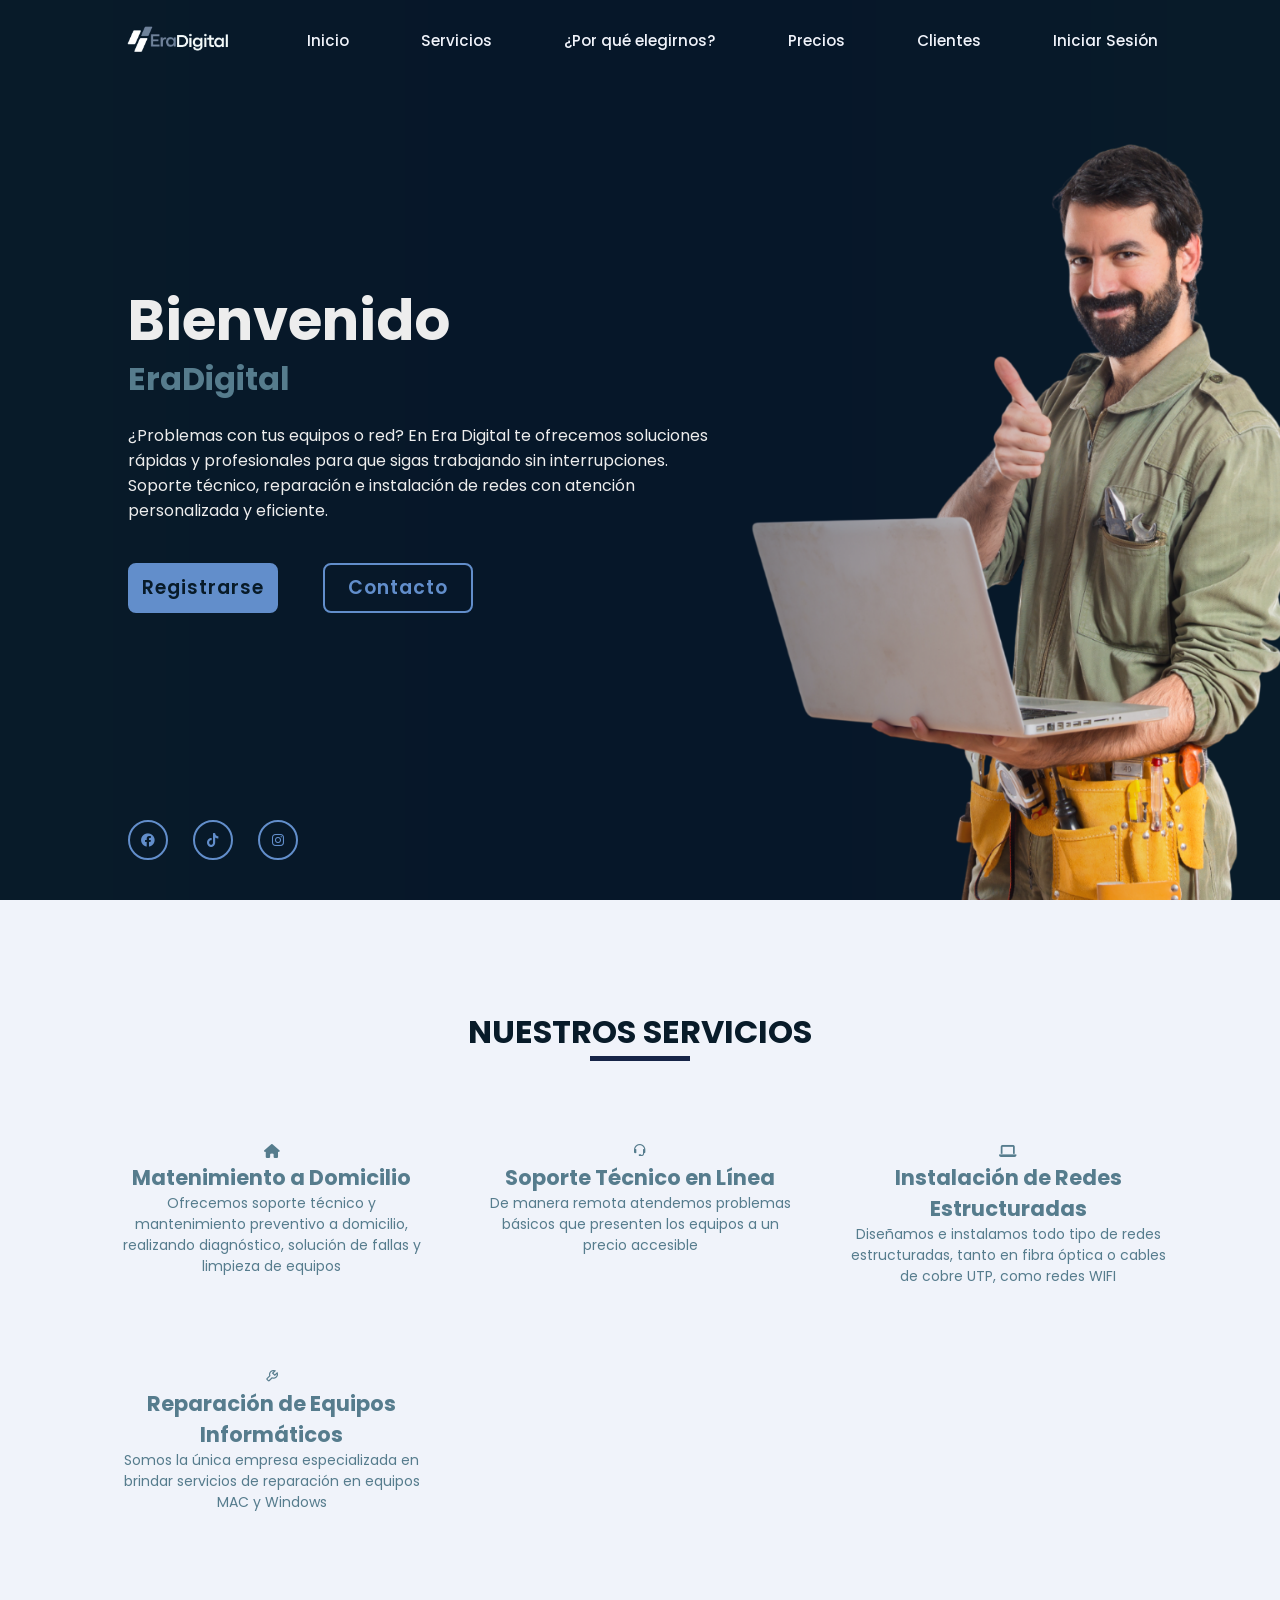
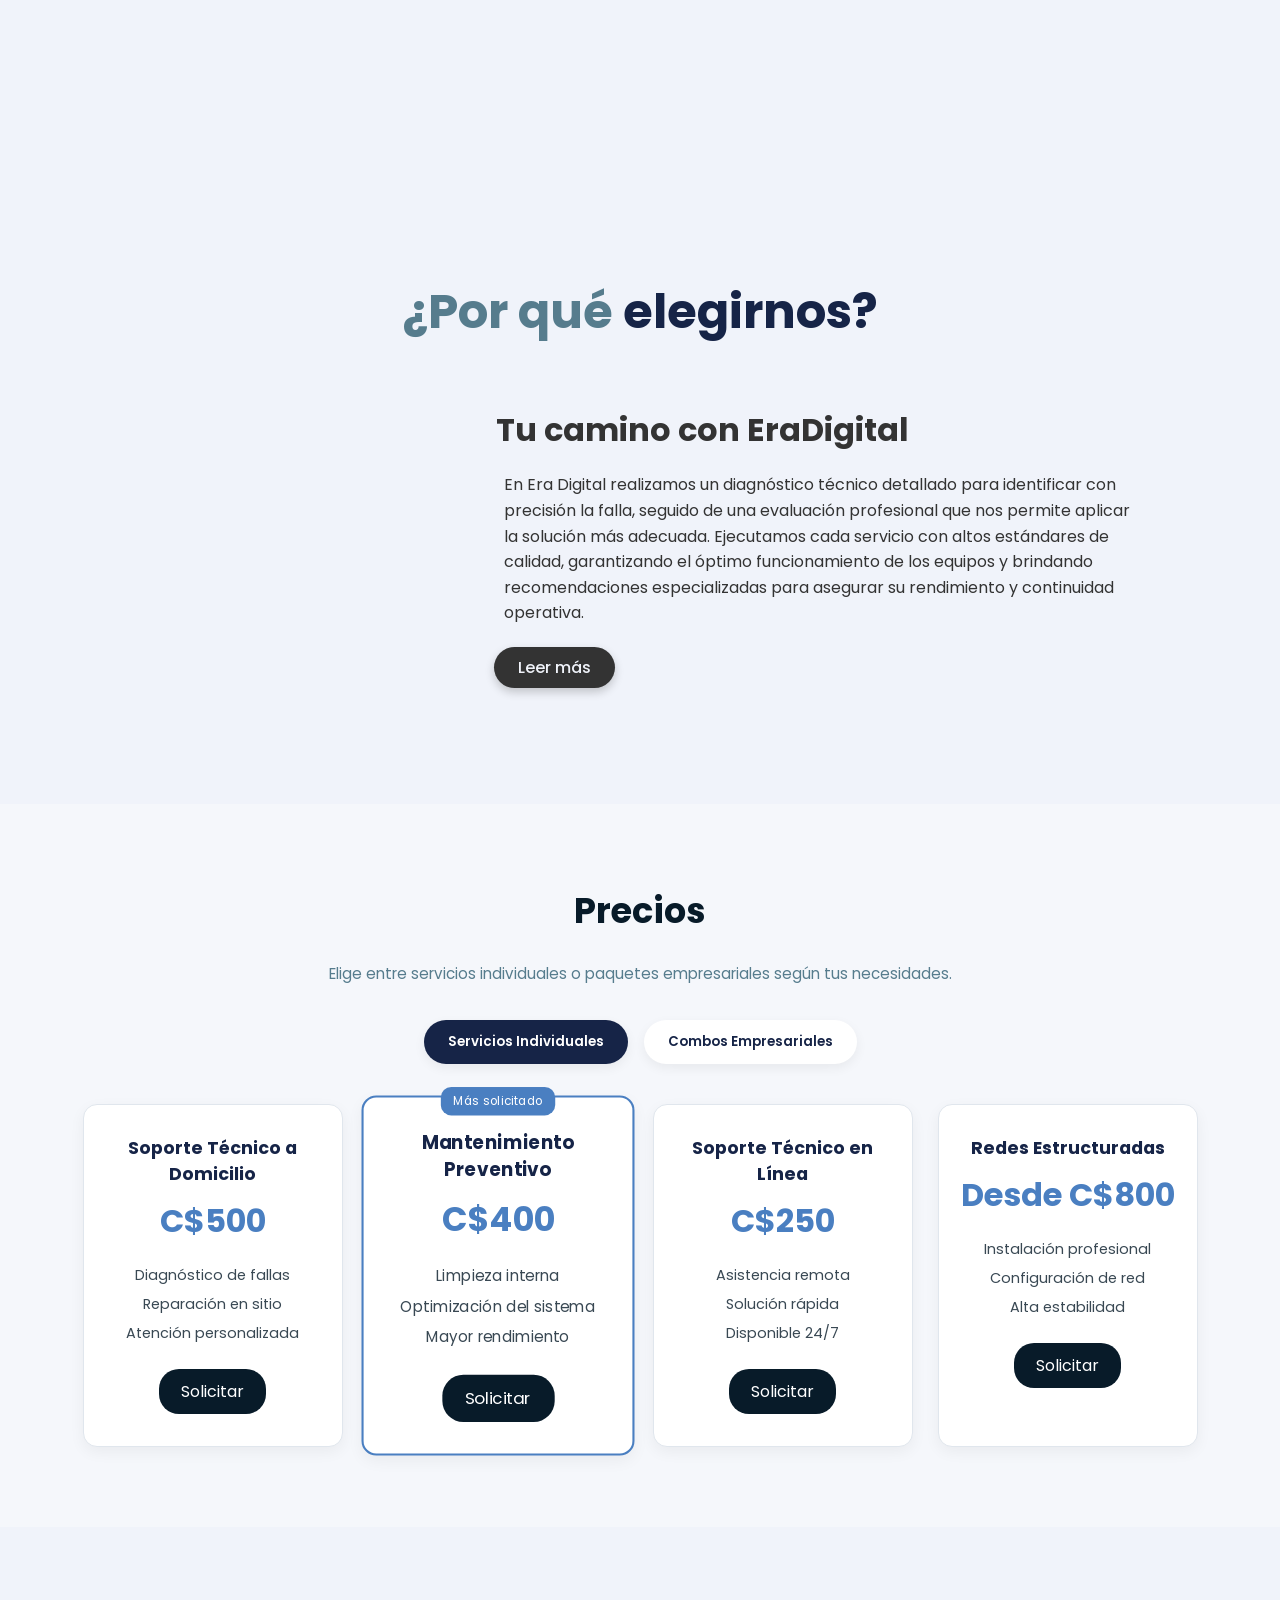
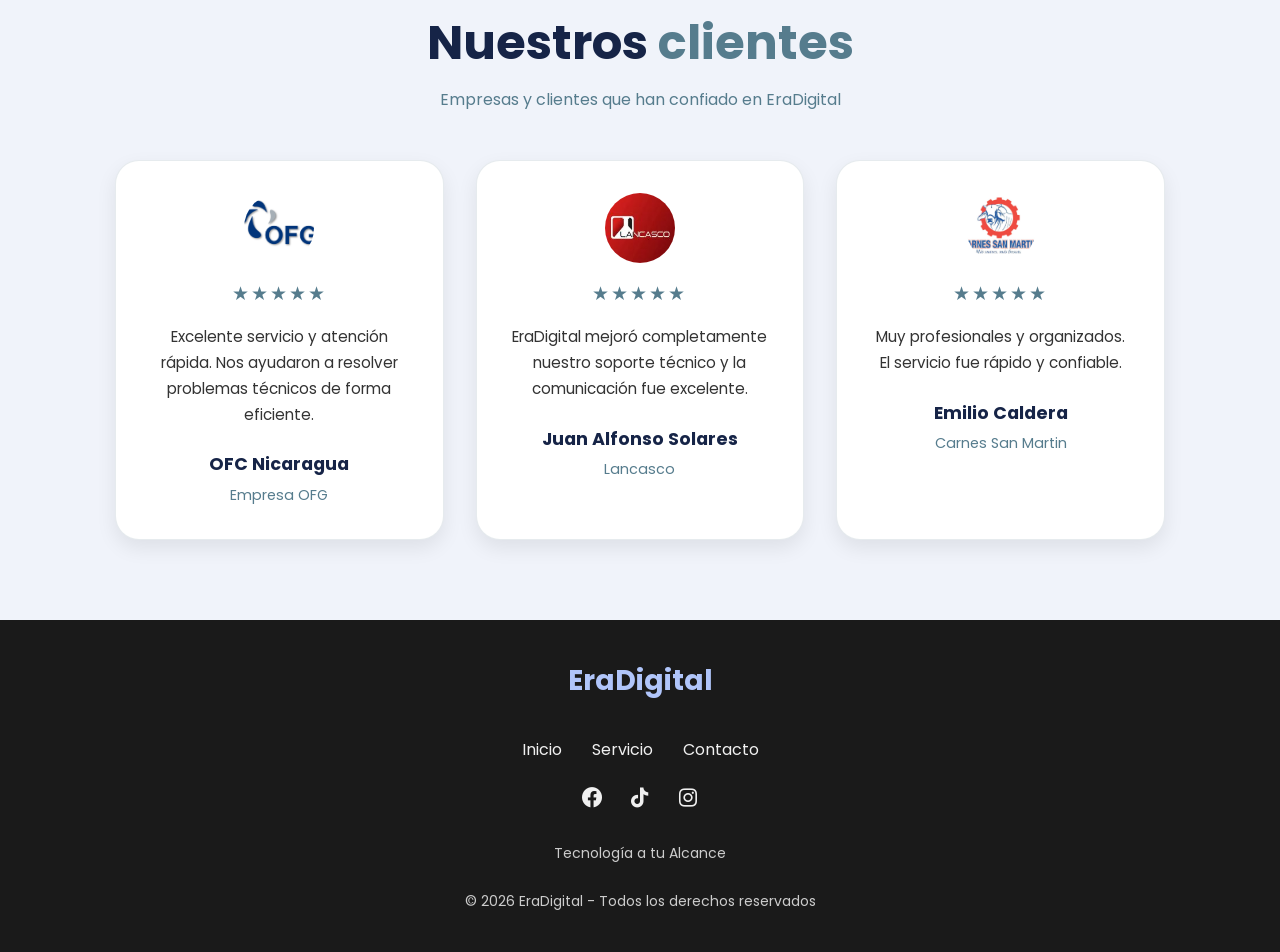
==== index.html @ d4ab69cf "Add prices section" ====
<!DOCTYPE html>
<html lang="en">
<head>
    <meta charset="UTF-8">
    <meta name="viewport" content="width=device-width, initial-scale=1.0">
    <title>Tecnologia A Tu Alcance</title>
    <link rel="stylesheet" href="https://cdnjs.cloudflare.com/ajax/libs/font-awesome/6.7.2/css/all.min.css" integrity="sha512-Evv84Mr4kqVGRNSgIGL/F/aIDqQb7xQ2vcrdIwxfjThSH8CSR7PBEakCr51Ck+w+/U6swU2Im1vVX0SVk9ABhg==" crossorigin="anonymous" referrerpolicy="no-referrer" />
    <link rel="stylesheet" href="style.css" />
    <link rel="stylesheet" href="https://cdnjs.cloudflare.com/ajax/libs/animate.css/4.1.1/animate.min.css"/>
    <link rel="stylesheet" href="https://unpkg.com/boxicons@2.1.4/css/boxicons.min.css"/>
  
<script async src="https://www.googletagmanager.com/gtag/js?id=G-GVBNVKZS9V"></script>
<script>
  window.dataLayer = window.dataLayer || [];
  function gtag(){dataLayer.push(arguments);}
  gtag('js', new Date());

  gtag('config', 'G-GVBNVKZS9V');
</script>
</head>
<body>
    
  <!------Aquí inicia la sección del menú horizontal------>

<header class="landing-header">

    <a href="#" class="landing-header__logo">
        <img src="img/newEDR.png" alt="EraDigital Logo">
    </a>

    <button class="menu-toggle" id="menu-toggle">
        ☰
    </button>

    <nav class="landing-header__nav">

        <ul class="nav__list--horizontal">

            <li>
                <a href="#">
                    Inicio
                </a>
            </li>

            <li>
                <a href="#servicios">
                    Servicios
                </a>
            </li>

            <li>
                <a href="#how-section">
                    ¿Por qué elegirnos?
                </a>
            </li>

            <li>
                <a href="#pricing">
                    Precios
                </a>
            </li>

            <li>
                <a href="#clientes">
                    Clientes
                </a>
            </li>

            <li>
                <a href="login.html" class="nav__login-btn">
                    Iniciar Sesión
                </a>
            </li>

        </ul>

    </nav>

</header>

<!------Aquí termina la sección del menú horizontal------>

    <!------Aquí inicia la sección de la vista principal------>
    <section class="landing-home animate__animated">
      <div class="landing-home__content">
        <h1 class="landing-home__title">Bienvenido</h1>
        <h3 class="landing-home__subtitle">EraDigital</h3>
        <p class="landing-home__description">
          ¿Problemas con tus equipos o red?
          En Era Digital te ofrecemos soluciones rápidas y profesionales para que sigas trabajando sin interrupciones.
           Soporte técnico, reparación e instalación de redes con atención personalizada y eficiente.
        </p>
        <div class="landing-home__btn-box">
          <a href="login.html" class="landing-home__btn">Registrarse</a>
          <a href="contact.html" class="landing-home__btn">Contacto</a>
        </div>
      </div>
      <div class="landing-home__social">
        <a href="https://www.facebook.com/share/1GxZUEPTWH/?mibextid=wwXIfr"><i class="bx bxl-facebook-circle"></i></a>
        <a href="https://www.tiktok.com/@eradigital.ni?_r=1&_t=ZS-96mfa7KYCw9"><i class="bx bxl-tiktok"></i></a>
        <a href="https://www.instagram.com/eradigital.ni?igsh=dTVmNXNpemEzc3lk"><i class="bx bxl-instagram"></i></a>
      </div>
    </section>
    <!-------------END PRINCIPAL SECTION------------->

    <!--------------SECTION SERVICES------------->
    <div class="landing-services animate__animated" id="servicios">
      <h1 class="landing-services__title">Nuestros Servicios</h1>
      <div class="landing-services__row">
        <div class="landing-services__item">
          <i class="fa-solid fa-house"></i>
          <h2>Matenimiento a Domicilio</h2>
          <p>Ofrecemos soporte técnico y mantenimiento preventivo a domicilio, realizando diagnóstico, solución de fallas y limpieza de equipos</p>
        </div>
        <div class="landing-services__item">
          <i class="bx bx-support"></i>
          <h2>Soporte Técnico en Línea</h2>
          <p>De manera remota atendemos problemas básicos que presenten los equipos a un precio accesible</p>
        </div>
        <div class="landing-services__item">
          <i class="fa-solid fa-laptop"></i>
          <h2>Instalación de Redes Estructuradas</h2>
          <p>Diseñamos e instalamos todo tipo de redes estructuradas, tanto en fibra óptica o cables de cobre UTP, como redes WIFI</p>
        </div>
        <div class="landing-services__item">
          <i class="bx bx-wrench"></i>
          <h2>Reparación de Equipos Informáticos</h2>
          <p>Somos la única empresa especializada en brindar servicios de reparación en equipos MAC y Windows</p>
        </div>
      </div>
    </div>
            <!--------------END SECTION SERVICESS------------->         
            
       <!-------------HOW SECTION------------->
    <section class="how-section" id="how-section">
      <h1 class="how-section__title"><span>¿Por qué</span> elegirnos?</h1>
      <div class="how-section__row">
        <div class="how-section__video-contain">
          <video src="img/how.mp4" loop autoplay muted></video>
        </div>
        <div class="how-section__content">
          <h3>Tu camino con EraDigital</h3>
          <p>En Era Digital realizamos un diagnóstico técnico detallado para identificar con precisión la falla,
             seguido de una evaluación profesional que nos permite aplicar la solución más adecuada.
              Ejecutamos cada servicio con altos estándares de calidad, garantizando el óptimo funcionamiento 
              de los equipos y brindando recomendaciones especializadas para asegurar su rendimiento y continuidad operativa.</p>
          <a href="about.html" class="how-section__content--btn">Leer más</a>
        </div>
      </div>
    </section>
    <!-------------END HOW SECTION------------->

    <!-------------PRICING SECTION------------->
<section class="pricing" id="pricing">

    <h2 class="pricing__title">Precios</h2>

    <p class="pricing__subtitle">
        Elige entre servicios individuales o paquetes empresariales según tus necesidades.
    </p>

    <!-- TABS -->
    <div class="pricing__tabs">

        <button class="pricing__tab active"
                data-target="individuales">
             Servicios Individuales
        </button>

        <button class="pricing__tab"
                data-target="empresariales">
            Combos Empresariales
        </button>

    </div>

    <div id="individuales"
         class="pricing__content active">

        <div class="pricing__container">

            <div class="pricing__card">
                <h3 class="pricing__name">
                    Soporte Técnico a Domicilio
                </h3>

                <p class="pricing__price">
                    C$500
                </p>

                <ul class="pricing__features">
                    <li>Diagnóstico de fallas</li>
                    <li>Reparación en sitio</li>
                    <li>Atención personalizada</li>
                </ul>

                <a href="contact.html"
                   class="pricing__btn">
                    Solicitar
                </a>
            </div>

            <div class="pricing__card pricing__card--active">

                <h3 class="pricing__name">
                    Mantenimiento Preventivo
                </h3>

                <p class="pricing__price">
                    C$400
                </p>

                <ul class="pricing__features">
                    <li>Limpieza interna</li>
                    <li>Optimización del sistema</li>
                    <li>Mayor rendimiento</li>
                </ul>

                <a href="contact.html"
                   class="pricing__btn">
                    Solicitar
                </a>

            </div>

            <div class="pricing__card">

                <h3 class="pricing__name">
                    Soporte Técnico en Línea
                </h3>

                <p class="pricing__price">
                    C$250
                </p>

                <ul class="pricing__features">
                    <li>Asistencia remota</li>
                    <li>Solución rápida</li>
                    <li>Disponible 24/7</li>
                </ul>

                <a href="contact.html"
                   class="pricing__btn">
                    Solicitar
                </a>

            </div>

            <div class="pricing__card">

                <h3 class="pricing__name">
                    Redes Estructuradas
                </h3>

                <p class="pricing__price">
                    Desde C$800
                </p>

                <ul class="pricing__features">
                    <li>Instalación profesional</li>
                    <li>Configuración de red</li>
                    <li>Alta estabilidad</li>
                </ul>

                <a href="contact.html"
                   class="pricing__btn">
                    Solicitar
                </a>

            </div>

        </div>

    </div>

    <div id="empresariales"
         class="pricing__content">

        <div class="pricing__container">

            <div class="pricing__card">

                <h3 class="pricing__name">
                    Combo Startup
                </h3>

                <p class="pricing__price">
                    Desde C$2,500
                </p>

                <ul class="pricing__features">
                    <li>Mantenimiento para 5 equipos</li>
                    <li>Soporte remoto</li>
                    <li>Monitoreo básico</li>
                </ul>

                <a href="contact.html"
                   class="pricing__btn">
                    Solicitar
                </a>

            </div>

            <div class="pricing__card pricing__card--active">

                <h3 class="pricing__name">
                    Combo Business
                </h3>

                <p class="pricing__price">
                    Desde C$5,000
                </p>

                <ul class="pricing__features">
                    <li>Mantenimiento para 10 equipos</li>
                    <li>Soporte prioritario</li>
                    <li>Respaldo de información</li>
                </ul>

                <a href="contact.html"
                   class="pricing__btn">
                    Solicitar
                </a>

            </div>

            <div class="pricing__card">

                <h3 class="pricing__name">
                    Combo Premium
                </h3>

                <p class="pricing__price">
                    Desde C$8,500
                </p>

                <ul class="pricing__features">
                    <li>Mantenimiento para 20 equipos</li>
                    <li>Soporte prioritario 24/7</li>
                    <li>Administración tecnológica</li>
                </ul>

                <a href="contact.html"
                   class="pricing__btn">
                    Solicitar
                </a>

            </div>

        </div>

    </div>

</section>
<!-------------END PRICING SECTION------------->

<!-- CLIENTES Y TESTIMONIOS -->
<section class="testimonials-section" id="clientes">
    <h2 class="testimonials-section__title">
         Nuestros <span>clientes</span>
    </h2>
    <p class="testimonials-section__subtitle">
        Empresas y clientes que han confiado en EraDigital
    </p>
    <div class="testimonials-section__container">
        <div class="testimonial-card">
            <div class="testimonial-card__logo">
                <img src="img/empresa1.png" alt="">
            </div>
            <div class="testimonial-card__stars">★★★★★</div>
            <p class="testimonial-card__text">
                Excelente servicio y atención rápida. Nos ayudaron a resolver problemas técnicos de forma eficiente.
            </p>
            <h3 class="testimonial-card__name">
                OFC Nicaragua
            </h3>
            <span class="testimonial-card__company">
                Empresa OFG
            </span>
        </div>
        
        <div class="testimonial-card">
            <div class="testimonial-card__logo">
                <img src="img/empresa2.jpg" alt="">
            </div>
            <div class="testimonial-card__stars">★★★★★</div>
            <p class="testimonial-card__text">
                EraDigital mejoró completamente nuestro soporte técnico y la comunicación fue excelente.
            </p>
            <h3 class="testimonial-card__name">
                Juan Alfonso Solares
            </h3>
            <span class="testimonial-card__company">
                Lancasco
            </span>
        </div>
        
        <div class="testimonial-card">
            <div class="testimonial-card__logo">
                <img src="img/empresa3.png" alt="">
            </div>
            <div class="testimonial-card__stars">★★★★★</div>
            <p class="testimonial-card__text">
                Muy profesionales y organizados. El servicio fue rápido y confiable.
            </p>
            <h3 class="testimonial-card__name">
                Emilio Caldera
            </h3>
            <span class="testimonial-card__company">
                Carnes San Martin
            </span>
        </div>
    </div>
</section>
    
    <!--Footer-->
    <footer class="footer">
  <div class="footer_container">
    <a href="#" class="footer__NH">EraDigital</a>
    <ul class="footer__menu">
      <li><a href="#">Inicio</a></li>
      <li><a href="#">Servicio</a></li>
      <li><a href="#">Contacto</a></li>
    </ul>
    <div class="footer__media-icons">
      <a href="https://www.facebook.com/share/1GxZUEPTWH/?mibextid=wwXIfr"><i class="bx bxl-facebook-circle"></i></a>
      <a href="https://www.tiktok.com/@eradigital.ni?_r=1&_t=ZS-96mfa7KYCw9"><i class="bx bxl-tiktok"></i></a>
      <a href="https://www.instagram.com/eradigital.ni?igsh=dTVmNXNpemEzc3lk"><i class="bx bxl-instagram"></i></a>
    </div>
    <p>Tecnología a tu Alcance</p>
    <p class="mb-0">&copy; 2026 EraDigital - Todos los derechos reservados</p>
  </div>
</footer>
  <!--END Footer-->

    <script src="scripts.js"></script>
</body>
</html>
---- style.css ----
@import url('https://fonts.googleapis.com/css2?family=Poppins:wght@300;400;500;600;700;800;900&display=swap');

*{
    margin: 0;
    padding: 0;
    box-sizing: border-box;
    font-family: 'Poppins', sans-serif;
}
body{
    overflow-x: hidden;
    background-color: #F0F3FA;
    color: #ededed;
}
html {
  scroll-behavior: smooth;
}
/**********************Menu Section********************/
.landing-header{
    position: fixed;
    top: 0;
    left: 0;
    width: 100%;
    height: 80px;
    padding: 20px 10%;
    background: transparent;
    display: flex;
    justify-content: space-between;
    align-items: center;
    z-index: 100;
    transition: all 0.3s ease;
}
.landing-header__logo img {
  width: 160px; 
  height: auto;
  display: block;
}
.landing-header__nav {
  display: flex;
}
.landing-header.scrolled {
    background: rgba(8, 27, 41, 0.85);
    backdrop-filter: blur(10px);
}
.nav__list {
  gap: 20px;
}
.nav__list--horizontal{
    list-style: none;
    display: flex;
    justify-content: space-around;
}
.nav__list--horizontal > li > a {
    display: inline;
    padding: 0;     
    color: white;
    text-decoration: none;
    transition: color 0.3s, text-shadow 0.3s;
}
.nav__list--horizontal > li > a:hover {
    color: #628ecb;
    text-shadow: 0 0 5px;
}
.nav__list--horizontal > li {
    padding: 15px 20px; 
    position: relative;
}
/************End Menu Section***********/

/************ Submenu Section ***********/
.landing-header{
    width: 100%;
    padding: 1.2rem 8%;

    display: flex;
    justify-content: space-between;
    align-items: center;

    position: fixed;
    top: 0;
    left: 0;

    z-index: 1000;

    transition: .4s ease;

    background: transparent;
}

.landing-header.scrolled{
    background: rgba(240, 243, 250, 0.95);
    backdrop-filter: blur(10px);

    box-shadow: 0 2px 10px rgba(0,0,0,.05);
}

.landing-header__logo img{
    width: 160px;
    object-fit: contain;
}

.landing-header__nav{
    display: flex;
    align-items: center;
}

.nav__list--horizontal{
    display: flex;
    align-items: center;
    gap: 2rem;

    list-style: none;
}

.nav__list--horizontal li a{
    text-decoration: none;
    color: #F0F3FA;

    font-size: .95rem;
    font-weight: 500;

    transition: .3s ease;
}

.landing-header.scrolled .nav__list--horizontal li a{
    color: #162447;
}

.nav__list--horizontal li a:hover{
    color: #567c8d;
}

.nav__login-btn{
    color: #F0F3FA !important;

    padding: .35rem .2rem;

    background: transparent;

    border: none;

    position: relative;

    font-weight: 500;

    transition: .3s ease;
}

.nav__login-btn::after{
    content: "";

    position: absolute;

    left: 0;
    bottom: -4px;

    width: 0%;
    height: 1.5px;

    background: #F0F3FA;

    transition: .3s ease;
}

.nav__login-btn:hover::after{
    width: 100%;
}

.landing-header.scrolled .nav__login-btn{
    color: #162447 !important;
}

.landing-header.scrolled .nav__login-btn::after{
    background: #162447;
}

@media (max-width: 900px){

    .nav__login-btn{
        color: #162447 !important;

        border: 1px solid rgba(22,36,71,.15);

        background: rgba(22,36,71,.03);

        padding: .65rem 1.2rem;

        border-radius: 8px;
    }

    .nav__login-btn::after{
        display: none;
    }

}

.menu-toggle{
    display: none;

    background: none;
    border: none;

    font-size: 2rem;
    color: #F0F3FA;

    cursor: pointer;

    transition: .3s ease;
}

.landing-header.scrolled .menu-toggle{
    color: #162447;
}

@media (max-width: 900px){

    .landing-header{
        padding: 1rem 5%;
    }

    .menu-toggle{
        display: block;
    }

    .landing-header__nav{
        position: absolute;
        top: 100%;
        left: 0;

        width: 100%;

        background: rgba(240, 243, 250, 0.98);

        backdrop-filter: blur(10px);

        max-height: 0;
        overflow: hidden;

        transition: .4s ease;
    }

    .landing-header__nav.active{
        max-height: 500px;
        padding: 1.5rem 0;
    }

    .nav__list--horizontal{
        flex-direction: column;
        align-items: center;
        gap: 1.5rem;
    }

    .nav__list--horizontal li a{
        color: #162447;
        font-size: 1rem;
    }

    .nav__login-btn{
        padding: .8rem 1.4rem;
    }

}

@media (max-width: 500px){

    .landing-header__logo img{
        width: 130px;
    }

    .menu-toggle{
        font-size: 1.8rem;
    }

    .nav__list--horizontal li a{
        font-size: .95rem;
    }

}

/************ End submenu Section ***********/

/************Landing Section***********/
.landing-home{
    height: 100vh;
    background: url('img/homeed.png') no-repeat;
    background-size: cover;
    background-position: center;
    display: flex;
    align-items: center;
    padding: 0 10%;
}
.landing-home__content{
    max-width: 600px;
}
.landing-home__title{
    font-size: 56px;
    font-weight: 700;
    line-height: 1.2;
}
.landing-home__subtitle{
    font-size: 32px;
    font-weight: 700;
    color: #567c8d;
}
.landing-home__description{
    font-size: 16px;
    margin: 20px 0 40px;
}
.landing-home__btn-box{
    display: flex;
    justify-content: space-between;
    width: 345px;
    height: 50px;
}
.landing-home__btn{
    position: relative;
    display: inline-flex;
    justify-content: center;
    align-items: center;
    width: 150px;
    height: 100%;
    background: #628ecb;
    border: 2px solid #628ecb;
    border-radius: 8px;
    font-size: 19px;
    color: #081b29;
    text-decoration: none;
    font-weight: 600;
    letter-spacing: 1px;
    z-index: 1;
    overflow: hidden;
    transition: .5s;
}
.landing-home__btn-box a:hover{
    color: #628ecb;
}
.landing-home__btn-box a:nth-child(2) {
    background: transparent;
    color: #628ecb;
}
.landing-home__btn-box a:nth-child(2):hover{
    color: #081b29;
}
.landing-home__btn-box a:nth-child(2)::before{
    background: #628ecb;
}
.landing-home__btn-box a::before{
    content: '';
    position: absolute;
    top: 0;
    left: 0;
    width: 0;
    height: 100%;
    background: #081b29;
    z-index: -1;
    transition: .5s;
}
.landing-home__btn-box a:hover::before{
    width: 100%;
}
.landing-home__social{
    position: absolute;
    bottom: 40px;
    width: 170px;
    display: flex;
    justify-content: space-between;
}
.landing-home__social a{
    position: relative;
    display: inline-flex;
    justify-content: center;
    align-items: center;
    width: 40px;
    height:40px;
    background: transparent;
    border: 2px solid #628ecb;
    border-radius: 50%;
    color: #628ecb;
    text-decoration: none;
    z-index: 1;
    overflow: hidden;
    transition: .5s;
}
.landing-home__social a:hover {
    color: #081b29;
}
.landing-home__social a::before{
    content: '';
    position: absolute;
    top: 0;
    left: 0;
    width: 0;
    height: 100%;
    background: #628ecb;
    z-index: -1;
    transition: .5s;
}
.landing-home__social a:hover::before{
    width: 100%;
}
.home-imgHover{
    position: absolute;
    top: 0;
    right: 30px;
    width: 500px;
    height: 100%;
    background: transparent;
    border: 2px solid #628ecb ;
}
/************End Landing Section***********/
/************Services Section***********/
.landing-services{
    min-height: 100vh;
    width: 100%;
    padding: 0 8%;
    background-color: #F0F3FA;
}
.landing-services__title{
    color: #081b29;
    position: relative;
    text-transform: uppercase;
    text-align: center;
    padding-top: 10%;
    margin-bottom: 60px;
}
.landing-services__title::after{
    content: '';
    position: absolute;
    left: 50%;
    bottom: -5px;
    transform: translateX(-50%);
    width: 100px;
    height: 5px;
    background-color: #162447;
}
.landing-services .landing-services__row{
    display: grid;
    grid-template-columns: repeat(auto-fit, minmax(250px, 1fr));
    grid-gap: 30px;
}
.landing-services .landing-services__row .landing-services__item{
    padding: 25px 10px;
    text-align: center;
    border-radius: 5px;
    transition: transform .5s;
    cursor: pointer;
    color: #567c8d;
    font-size: 14px;
}
.landing-services .landing-services__row .landing-services__item:hover{
    transform: scale(1.1);
    background: #162447;
    color: #ededed;
}
.landing-services .landing-services__row .landing-services__item:hover i{
    font-size: 40px;
    color: #162447;
    margin-bottom: 10px;
}
.landing-services .landing-services__row .landing-services__item:hover:hover i{
    color: #ededed;
}
.landing-services .landing-services__row .landing-services__item:hover h2{
    margin-bottom: 8px;
}
/************End Services Section***********/
/************How-Section***********/
.how-section{
    max-width: 1200px;
    margin: auto;
    background-color: #F0F3FA;
    padding: 60px 80px;
}
.how-section__title{
    text-align: center;
    font-size: 4rem;
    color: #162447;
    padding: 1rem;
    background-color: #F0F3FA;
}
.how-section__title span{
    color: #567c8d;
}
.how-section__title{
    font-size: 3rem;
}
.how-section .how-section__row{
    display: flex;
    align-items: center;
    gap: 3rem;
    justify-content: center;
    flex-wrap: wrap;
    padding: 2rem 0;
    padding-bottom: 3rem;
}
.how-section .how-section__row .how-section__video-contain{
    flex: 1 1 300px;
    width: 300px;       
    height: 300px;
    border-radius: 50%;
    overflow: hidden;    
}
.how-section .how-section__row .how-section__video-contain video{
    width: 100%;
    border: none;
    box-shadow: 0 .5rem 1rem rgba(0, 0, 0, .1);
    height: 100%;
    object-fit: cover;
}
.how-section .how-section__row .how-section__content{
    flex: 1 1 40rem;
}
.how-section .how-section__row .how-section__content h3{
    font-size: 2rem;
    color: #333;
    margin: 2px;
}
.how-section .how-section__row .how-section__content p{
    color: #333;
    padding: 1rem 0;
    padding-top: 1rem;
    line-height: 1.6;
    margin-left: 10px;
    margin-right: 30px;
}
.how-section__content--btn {
    display: inline-block;
    margin-top: 0.3rem;
    padding: 0.5rem 1.5rem;
    font-size: 1rem;
    font-weight: 500;
    color: #F0F3FA;
    background-color: #333;
    border: none;
    border-radius: 2rem;
    text-decoration: none;
    cursor: pointer;
    transition: background-color 0.3s ease, transform 0.2s ease, box-shadow 0.2s ease;
    box-shadow: 0 4px 10px rgba(0, 0, 0, 0.2);
}
.how-section__content--btn:hover {
    background-color: #081b29;
    transform: translateY(-1px);
    box-shadow: 0 6px 14px rgba(0, 0, 0, 0.3);
}
/************END HOW SECTION***********/
/************ PRICING SECTION***********/
.pricing {
  background-color: #f5f7fb;
  padding: 80px 50px;
  text-align: center;
}
.pricing__title {
  color: #081b29;
  font-size: 2.2rem;
  margin-bottom: 50px;
}
.pricing__container {
  display: flex;
  justify-content: center;
  gap: 25px;
  flex-wrap: wrap;
}
.pricing__card {
  background: #fff;
  color: #081b29;
  width: 260px;
  padding: 30px 20px;
  border-radius: 14px;
  transition: 0.3s ease;
  border: 1px solid #e0e6ed;
  box-shadow: 0 5px 15px rgba(0,0,0,0.05);
}
.pricing__card:hover {
  transform: translateY(-8px);
  box-shadow: 0 12px 30px rgba(0,0,0,0.1);
}
.pricing__card--active {
  border: 2px solid #4a7fc1;
  transform: scale(1.05);
}
.pricing__card--active::before {
  content: "Más solicitado";
  position: absolute;
  top: -10px;
  left: 50%;
  transform: translateX(-50%);
  background: #4a7fc1;
  color: #fff;
  padding: 5px 12px;
  font-size: 0.7rem;
  border-radius: 10px;
}
.pricing__name {
  font-size: 1.1rem;
  margin-bottom: 10px;
  color: #162447;
}
.pricing__price {
  font-size: 2rem;
  font-weight: bold;
  margin-bottom: 20px;
  color: #4a7fc1;
}
.pricing__features {
  list-style: none;
  padding: 0;
  margin-bottom: 25px;
}
.pricing__features li {
  font-size: 0.9rem;
  margin: 8px 0;
  color: #081b29;
  opacity: 0.8;
}
.pricing__btn {
  background: #081b29;
  border: none;
  padding: 10px 22px;
  border-radius: 20px;
  color: #fff;
  cursor: pointer;
  transition: 0.3s;
  text-decoration: none;
  display: inline-block;
}
.pricing__btn:hover {
  background: #4a7fc1;
}
/************ PRICING TABS ************/

.pricing__subtitle{
    max-width: 700px;
    margin: -25px auto 35px;
    color: #567c8d;
    font-size: .95rem;
}

.pricing__tabs{
    display: flex;
    justify-content: center;
    gap: 1rem;
    margin-bottom: 40px;
    flex-wrap: wrap;
}

.pricing__tab{
    border: none;
    padding: 12px 24px;
    border-radius: 30px;
    background: #fff;
    color: #162447;
    font-weight: 600;
    cursor: pointer;
    transition: .3s ease;

    box-shadow: 0 4px 12px rgba(0,0,0,.06);
}

.pricing__tab:hover{
    transform: translateY(-2px);
}

.pricing__tab.active{
    background: #162447;
    color: #fff;
}

.pricing__content{
    display: none;
}

.pricing__content.active{
    display: block;
}
/************END PRICING SECTION***********/

/************ TESTIMONIALS SECTION ************/

.testimonials-section{
    background: #F0F3FA;
    padding: 5rem 9%;
}

.testimonials-section__title{
    text-align: center;
    font-size: 3rem;
    color: #162447;
    margin-bottom: .5rem;
}

.testimonials-section__title span{
    color: #567c8d;
}

.testimonials-section__subtitle{
    text-align: center;
    color: #567c8d;
    font-size: 1rem;
    margin-bottom: 3rem;
}

.testimonials-section__container{
    display: grid;
    grid-template-columns: repeat(auto-fit, minmax(280px, 1fr));
    gap: 2rem;
}

.testimonial-card{
    background: #fff;
    border-radius: 1.5rem;
    padding: 2rem;
    box-shadow: 0 8px 20px rgba(0,0,0,.08);
    transition: .3s ease;
    border: 1px solid rgba(86,124,141,.15);
    text-align: center;
}

.testimonial-card:hover{
    transform: translateY(-5px);
    box-shadow: 0 12px 24px rgba(0,0,0,.12);
}

.testimonial-card__logo{
    width: 70px;
    height: 70px;
    margin: 0 auto 1rem;
    border-radius: 50%;
    overflow: hidden;
    background: #fff;
}

.testimonial-card__logo img{
    width: 100%;
    height: 100%;
    object-fit: cover;
}

.testimonial-card__stars{
    color: #567c8d;
    font-size: 1.2rem;
    margin-bottom: 1rem;
    letter-spacing: 2px;
}

.testimonial-card__text{
    color: #333;
    font-size: .95rem;
    line-height: 1.7;
    margin-bottom: 1.5rem;
}

.testimonial-card__name{
    color: #162447;
    font-size: 1.1rem;
    margin-bottom: .3rem;
}

.testimonial-card__company{
    color: #567c8d;
    font-size: .9rem;
}

/************ END TESTIMONIALS ************/

/************Footer Section***********/
.footer {
  background-color: #1a1a1a;
  color: #f0f0f0;
  padding: 40px 20px;
  font-family: Arial, sans-serif;
}
.footer_container {
  max-width: 1000px;
  margin: 0 auto;
  text-align: center;
}
.footer__NH {
  font-size: 28px;
  font-weight: bold;
  color: #b0c5fa;
  text-decoration: none;
  margin-bottom: 15px;
  display: inline-block;
}
.footer__menu {
  list-style: none;
  padding: 0;
  margin: 20px 0;
  display: flex;
  justify-content: center;
  gap: 30px;
}
.footer__menu li a {
  text-decoration: none;
  color: #f0f0f0;
  font-size: 16px;
  transition: color 0.3s;
}
.footer__menu li a:hover {
  color: #4a7fc1;
}
.footer__media-icons {
  margin: 20px 0;
}
.footer__media-icons a {
  color: #f0f0f0;
  font-size: 24px;
  margin: 0 10px;
  transition: color 0.3s;
}
.footer__media-icons a:hover {
  color: #4a7fc1;
}
.footer_container p{
  font-size: 14px;
  color: #cccccc;
  margin-top: 25px;
  line-height: 1.6;
}
/************END Footer Section***********/
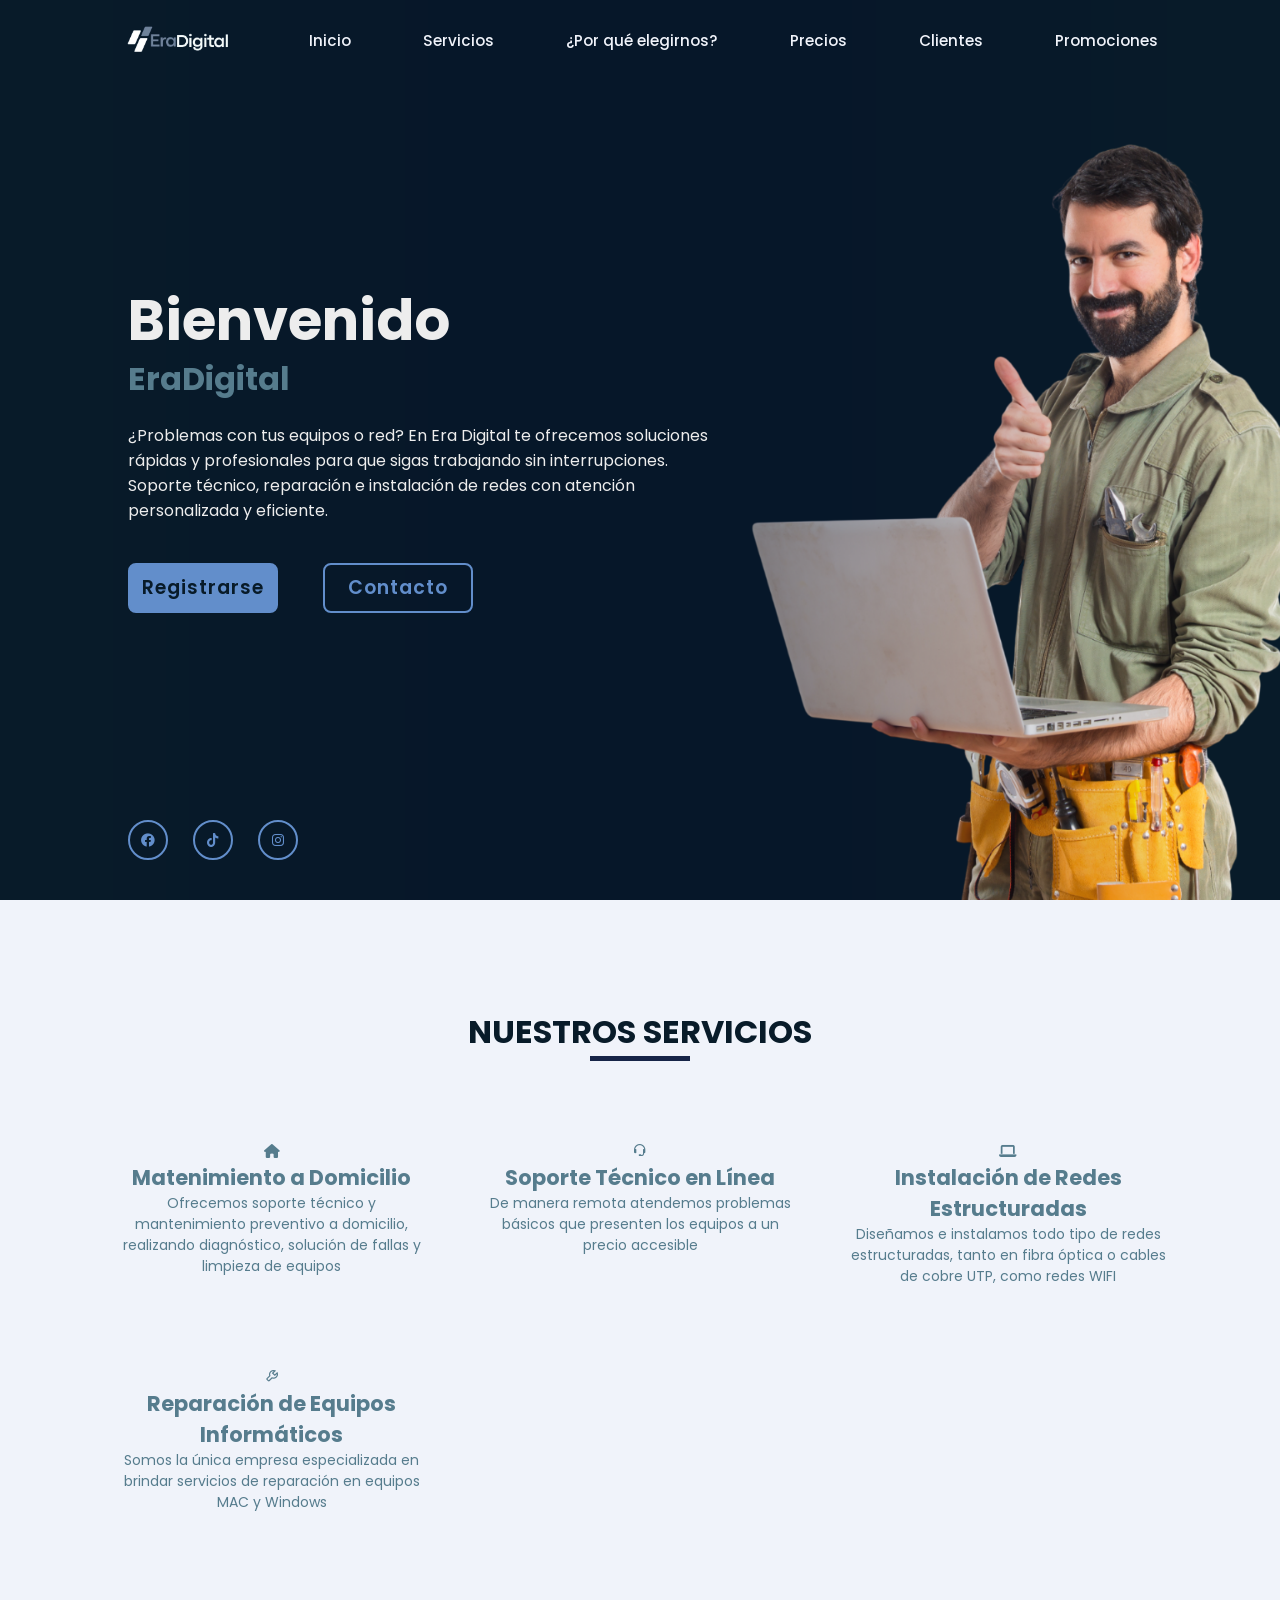
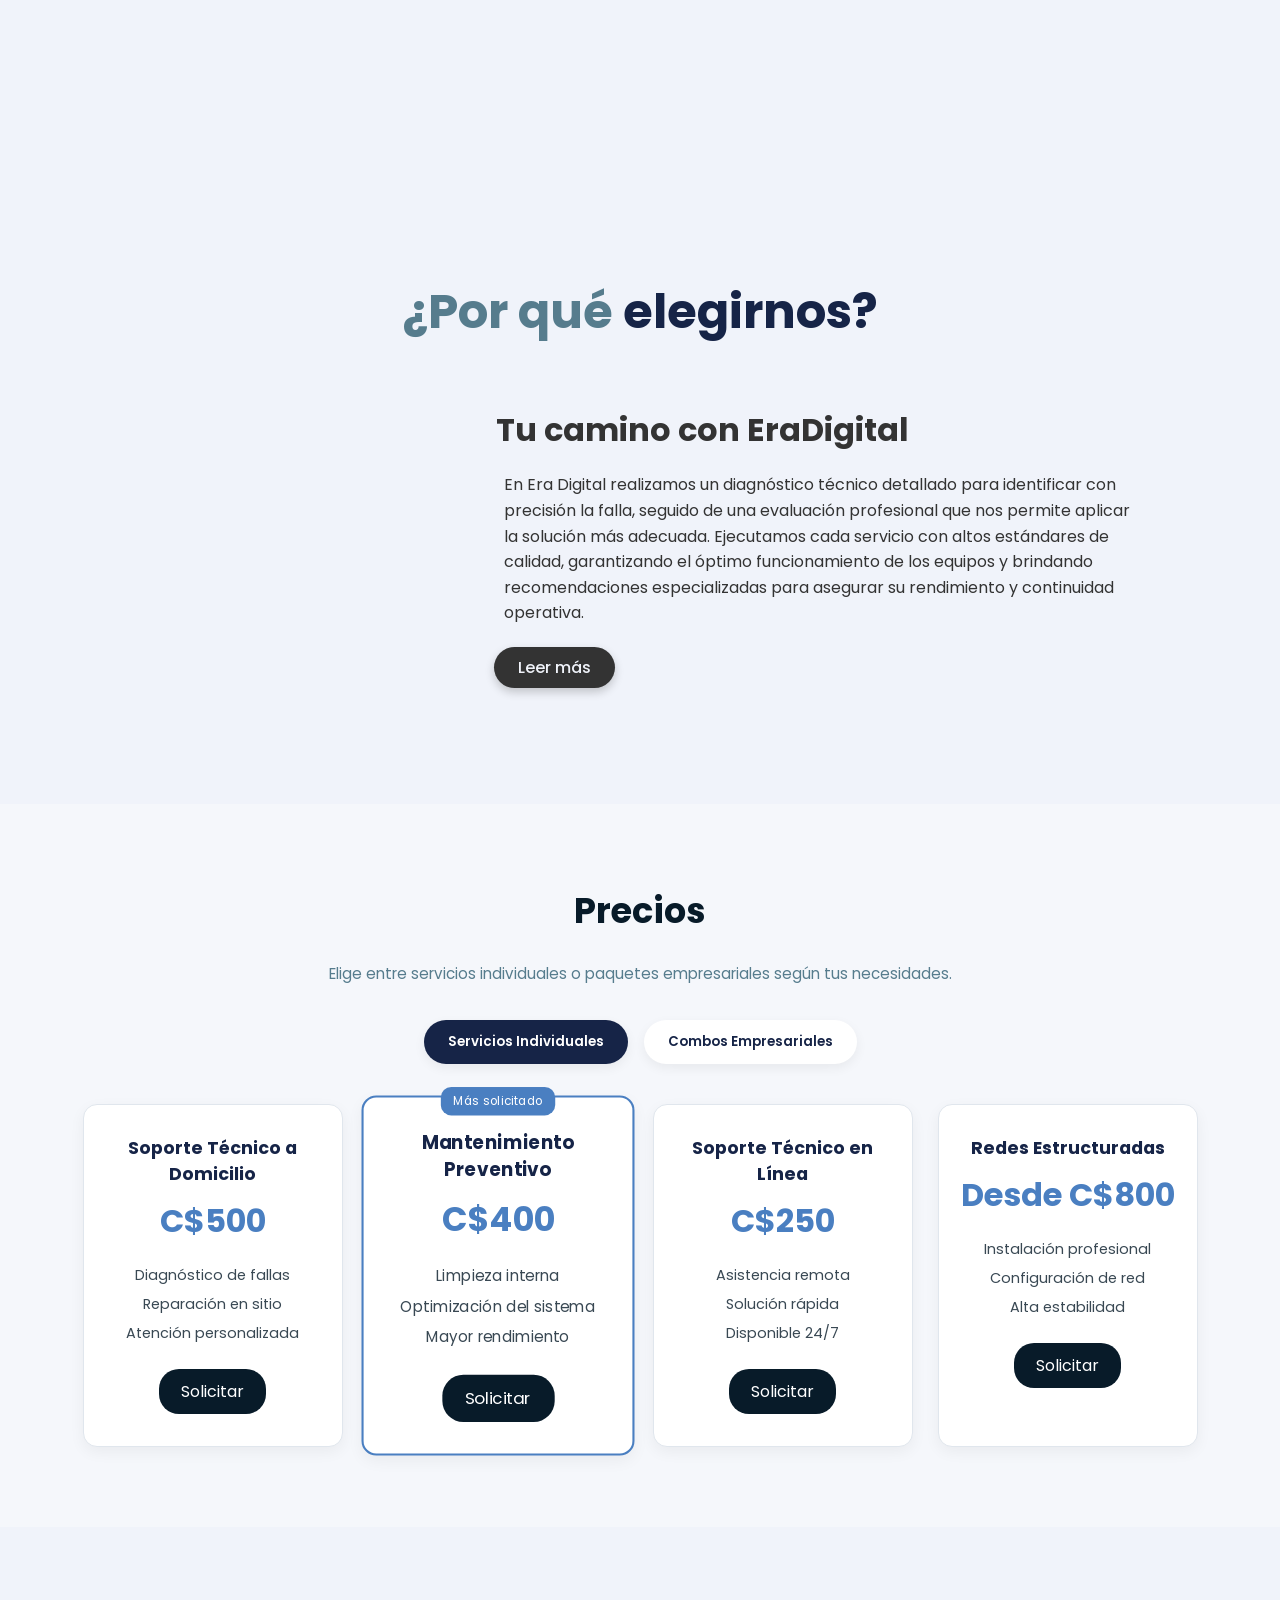
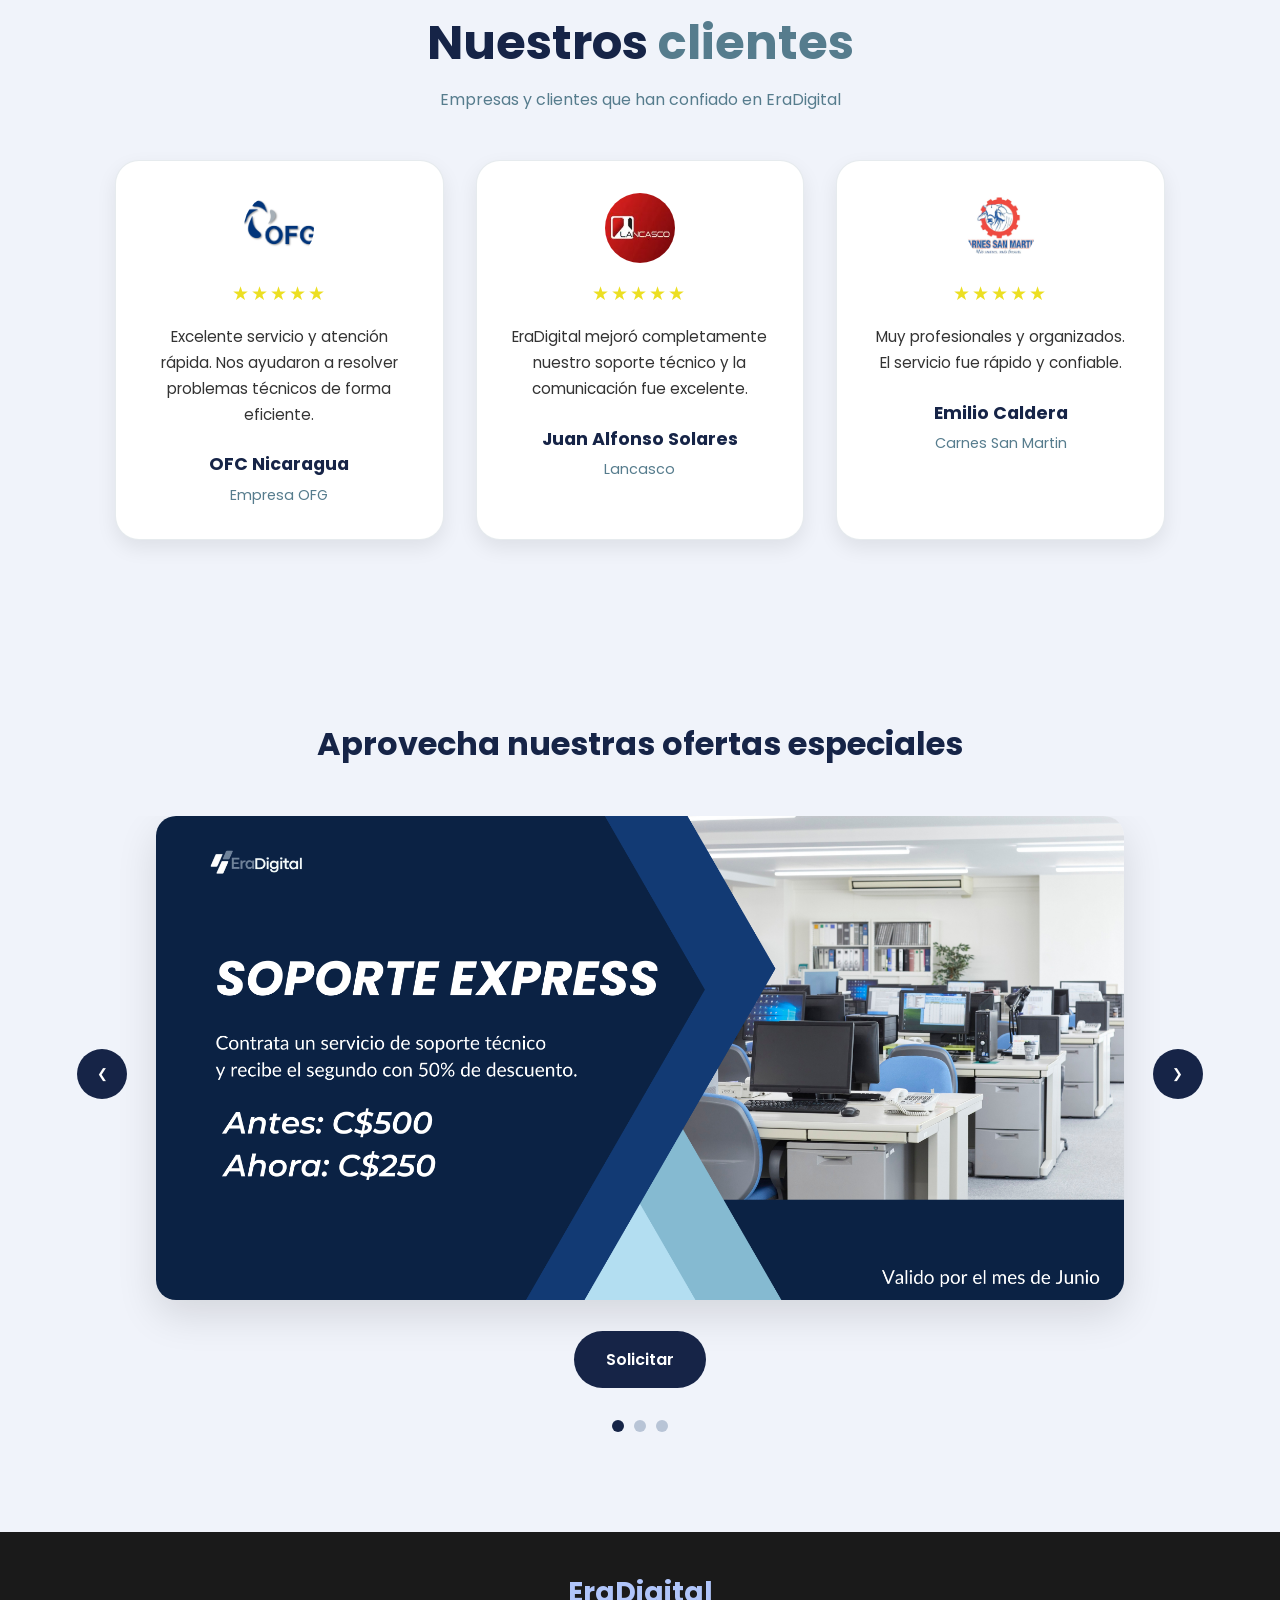
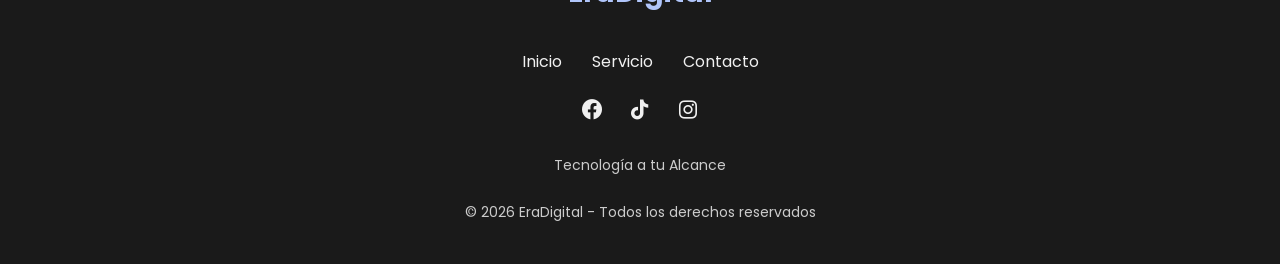
==== commit 0716a960: "Section promo" ====
--- a/index.html
+++ b/index.html
@@ -67,8 +67,8 @@
             </li>
 
             <li>
-                <a href="login.html" class="nav__login-btn">
-                    Iniciar Sesión
+                <a href="#promociones" class="nav__login-btn">
+                    Promociones
                 </a>
             </li>
 
@@ -412,6 +412,91 @@
         </div>
     </div>
 </section>
+
+<!------------- PROMOCIONES ------------->
+
+<section class="promo" id="promociones">
+
+    <div class="promo__header">
+
+        <h2 class="promo__title">
+            Aprovecha nuestras ofertas especiales
+        </h2>
+
+    </div>
+
+    <div class="promo__slider">
+
+        <button class="promo__arrow promo__arrow--left">
+            &#10094;
+        </button>
+
+        <div class="promo__track">
+
+            <div class="promo__slide active">
+
+                <img src="img/promo_1.png"
+                     alt="Combo Empresarial">
+
+                <a href="contact.html?promo=combo_empresarial"
+                   class="promo__btn"
+                   onclick="trackPromo('combo_empresarial')">
+
+                    Solicitar
+
+                </a>
+
+            </div>
+
+            <div class="promo__slide">
+
+                <img src="img/promo_2.png"
+                     alt="Mantenimiento Preventivo">
+
+                <a href="contact.html?promo=mantenimiento_preventivo"
+                   class="promo__btn"
+                   onclick="trackPromo('mantenimiento_preventivo')">
+
+                    Solicitar
+
+                </a>
+
+            </div>
+
+            <div class="promo__slide">
+
+                <img src="img/promo_3.png"
+                     alt="Soporte Técnico">
+
+                <a href="contact.html?promo=soporte_tecnico"
+                   class="promo__btn"
+                   onclick="trackPromo('soporte_tecnico')">
+
+                    Solicitar
+
+                </a>
+
+            </div>
+
+        </div>
+
+        <button class="promo__arrow promo__arrow--right">
+            &#10095;
+        </button>
+
+    </div>
+
+    <div class="promo__dots">
+
+        <span class="promo__dot active"></span>
+        <span class="promo__dot"></span>
+        <span class="promo__dot"></span>
+
+    </div>
+
+</section>
+
+<!------------- END PROMOCIONES ------------->
     
     <!--Footer-->
     <footer class="footer">
--- a/style.css
+++ b/style.css
@@ -736,7 +736,7 @@
 }
 
 .testimonial-card__stars{
-    color: #567c8d;
+    color: #ecdf22;
     font-size: 1.2rem;
     margin-bottom: 1rem;
     letter-spacing: 2px;
@@ -759,8 +759,142 @@
     color: #567c8d;
     font-size: .9rem;
 }
-
 /************ END TESTIMONIALS ************/
+
+/************ PROMOCIONES ************/
+.promo{
+    padding:100px 8%;
+    background:#F0F3FA;
+    text-align:center;
+}
+.promo__title{
+    color:#162447;
+    font-size:2rem;
+    margin-bottom:3rem;
+}
+
+.promo__slider{
+    position:relative;
+    max-width:1100px;
+    margin:auto;
+}
+
+.promo__track{
+    overflow:hidden;
+}
+
+.promo__slide{
+    display:none;
+}
+
+.promo__slide.active{
+    display:block;
+    animation:fade .5s ease;
+}
+
+@keyframes fade{
+    from{
+        opacity:0;
+    }
+    to{
+        opacity:1;
+    }
+}
+
+.promo__slide img{
+    width:90%;
+    border-radius:20px;
+    box-shadow:
+    0 15px 40px rgba(0,0,0,.12);
+}
+
+.promo__btn{
+    display:inline-block;
+    margin-top:1.5rem;
+    background:#162447;
+    color:#fff;
+    text-decoration:none;
+    padding:1rem 2rem;
+    border-radius:30px;
+    font-weight:600;
+    transition:.3s ease;
+}
+
+.promo__btn:hover{
+    background:#567c8d;
+    transform:translateY(-3px);
+}
+
+.promo__arrow{
+    position:absolute;
+    top:45%;
+    transform:translateY(-50%);
+    width:50px;
+    height:50px;
+    border:none;
+    border-radius:50%;
+    background:#162447;
+    color:#fff;
+    cursor:pointer;
+    z-index:10;
+    transition:.3s ease;
+}
+
+.promo__arrow:hover{
+    background:#567c8d;
+}
+
+.promo__arrow--left{
+    left:-25px;
+}
+
+.promo__arrow--right{
+    right:-25px;
+}
+
+.promo__dots{
+    margin-top:2rem;
+    display:flex;
+    justify-content:center;
+    gap:.6rem;
+}
+
+.promo__dot{
+    width:12px;
+    height:12px;
+    border-radius:50%;
+    background:#B8C4D6;
+    cursor:pointer;
+}
+
+.promo__dot.active{
+    background:#162447;
+}
+
+@media(max-width:768px){
+
+    .promo{
+        padding:80px 5%;
+    }
+
+    .promo__title{
+        font-size:1.6rem;
+    }
+
+    .promo__arrow{
+        width:40px;
+        height:40px;
+    }
+
+    .promo__arrow--left{
+        left:5px;
+    }
+
+    .promo__arrow--right{
+        right:5px;
+    }
+
+}
 
 /************Footer Section***********/
 .footer {
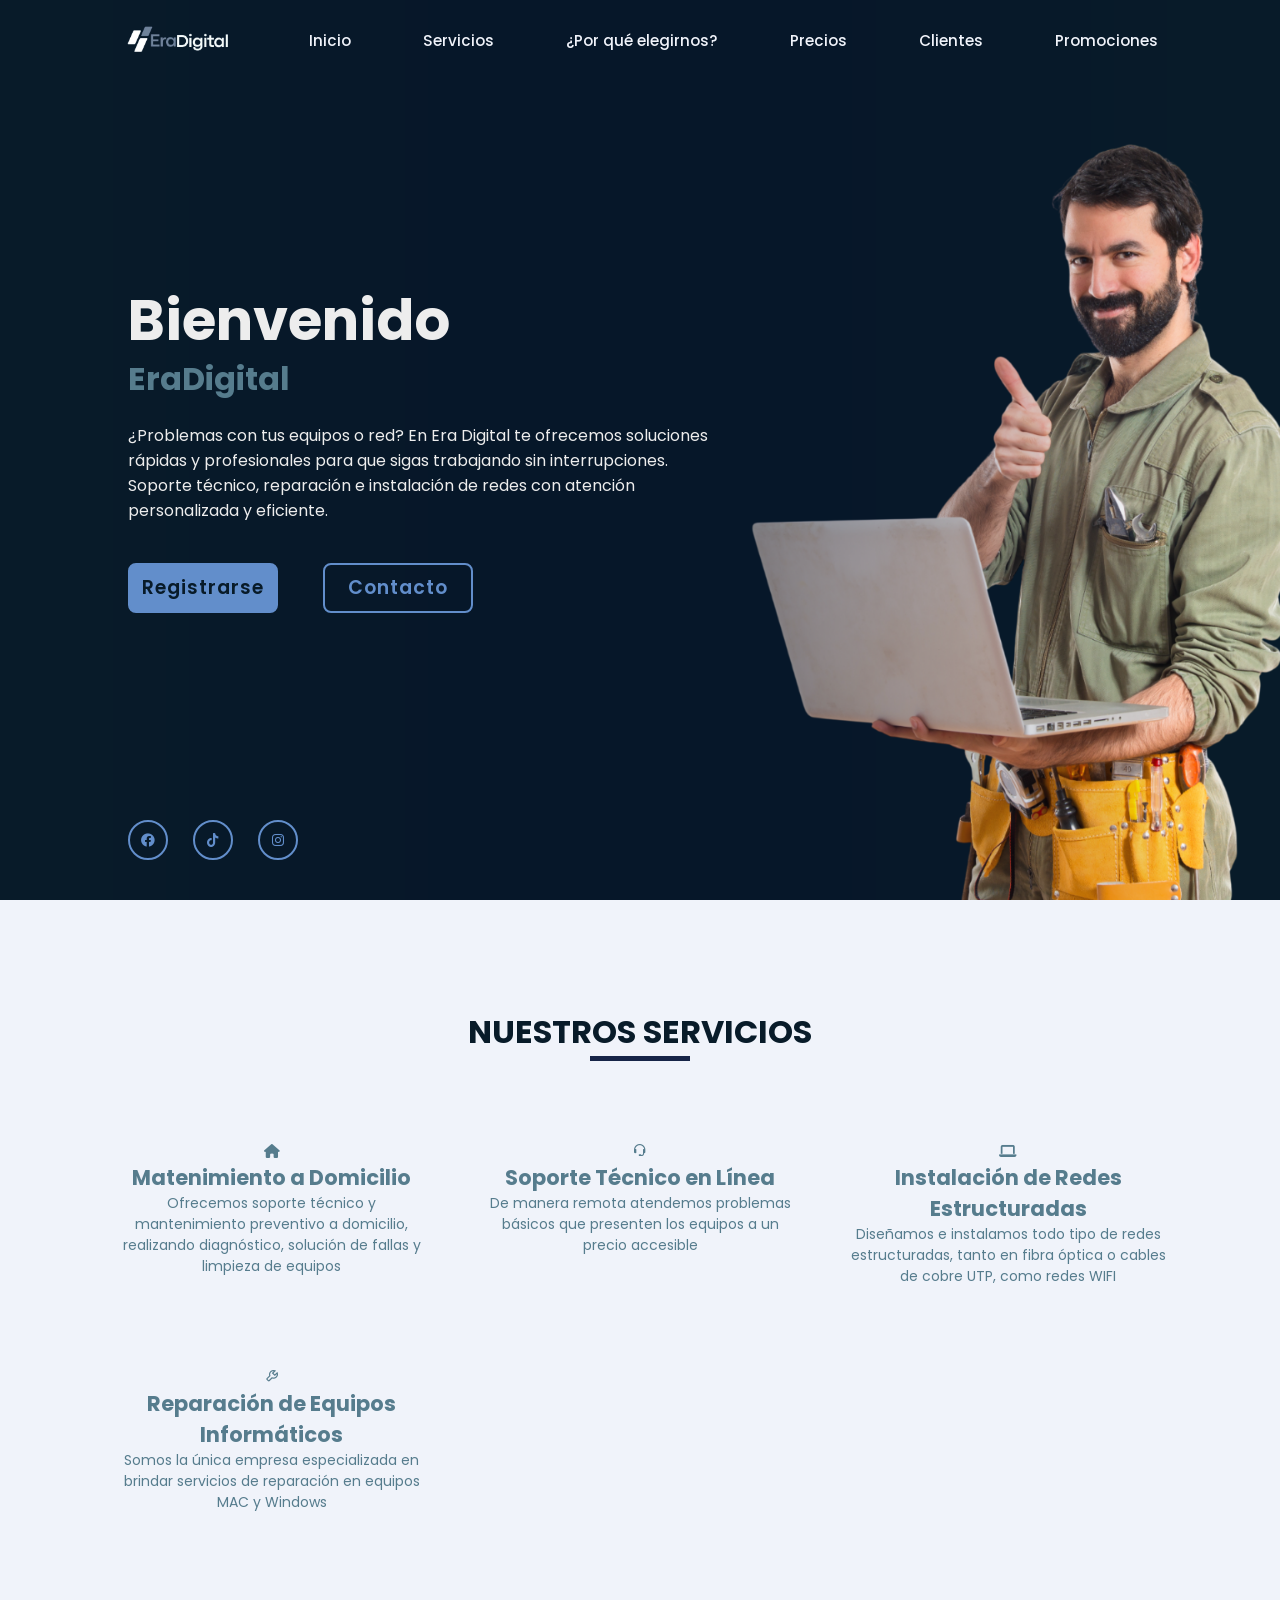
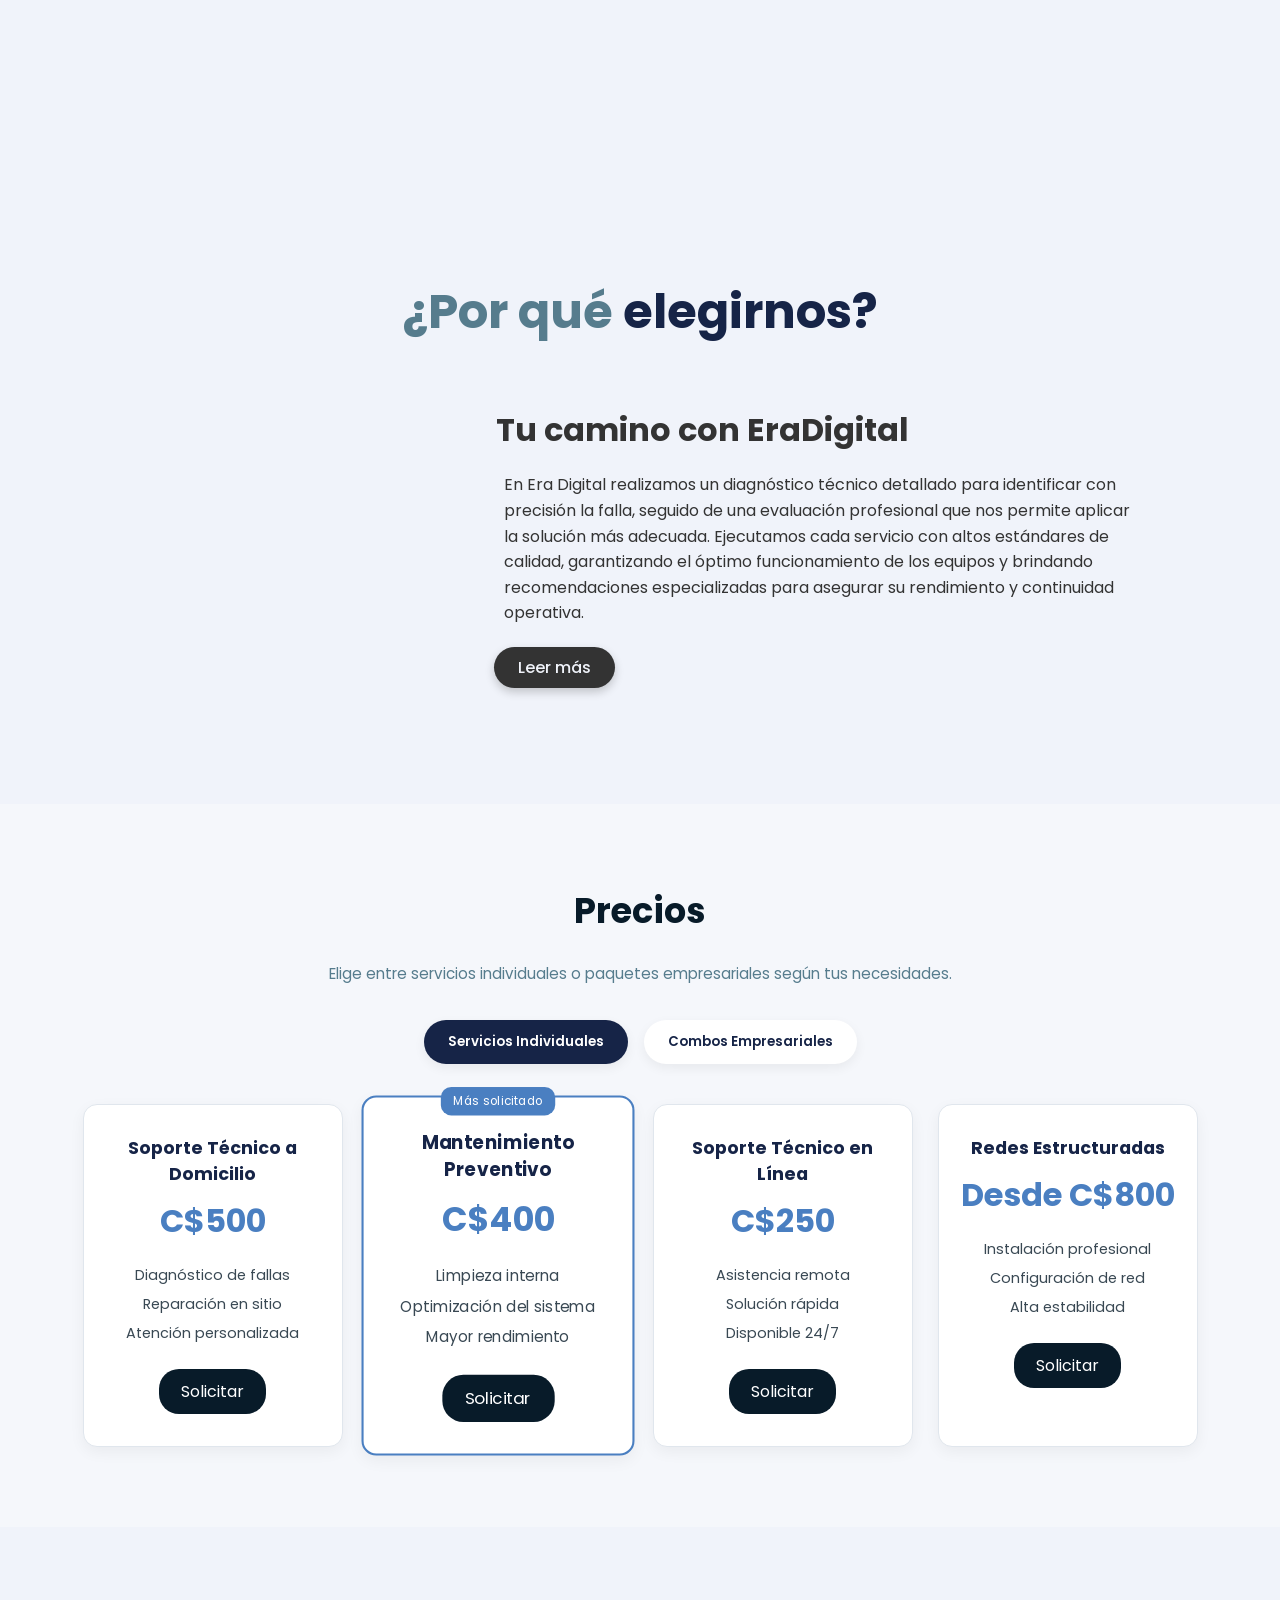
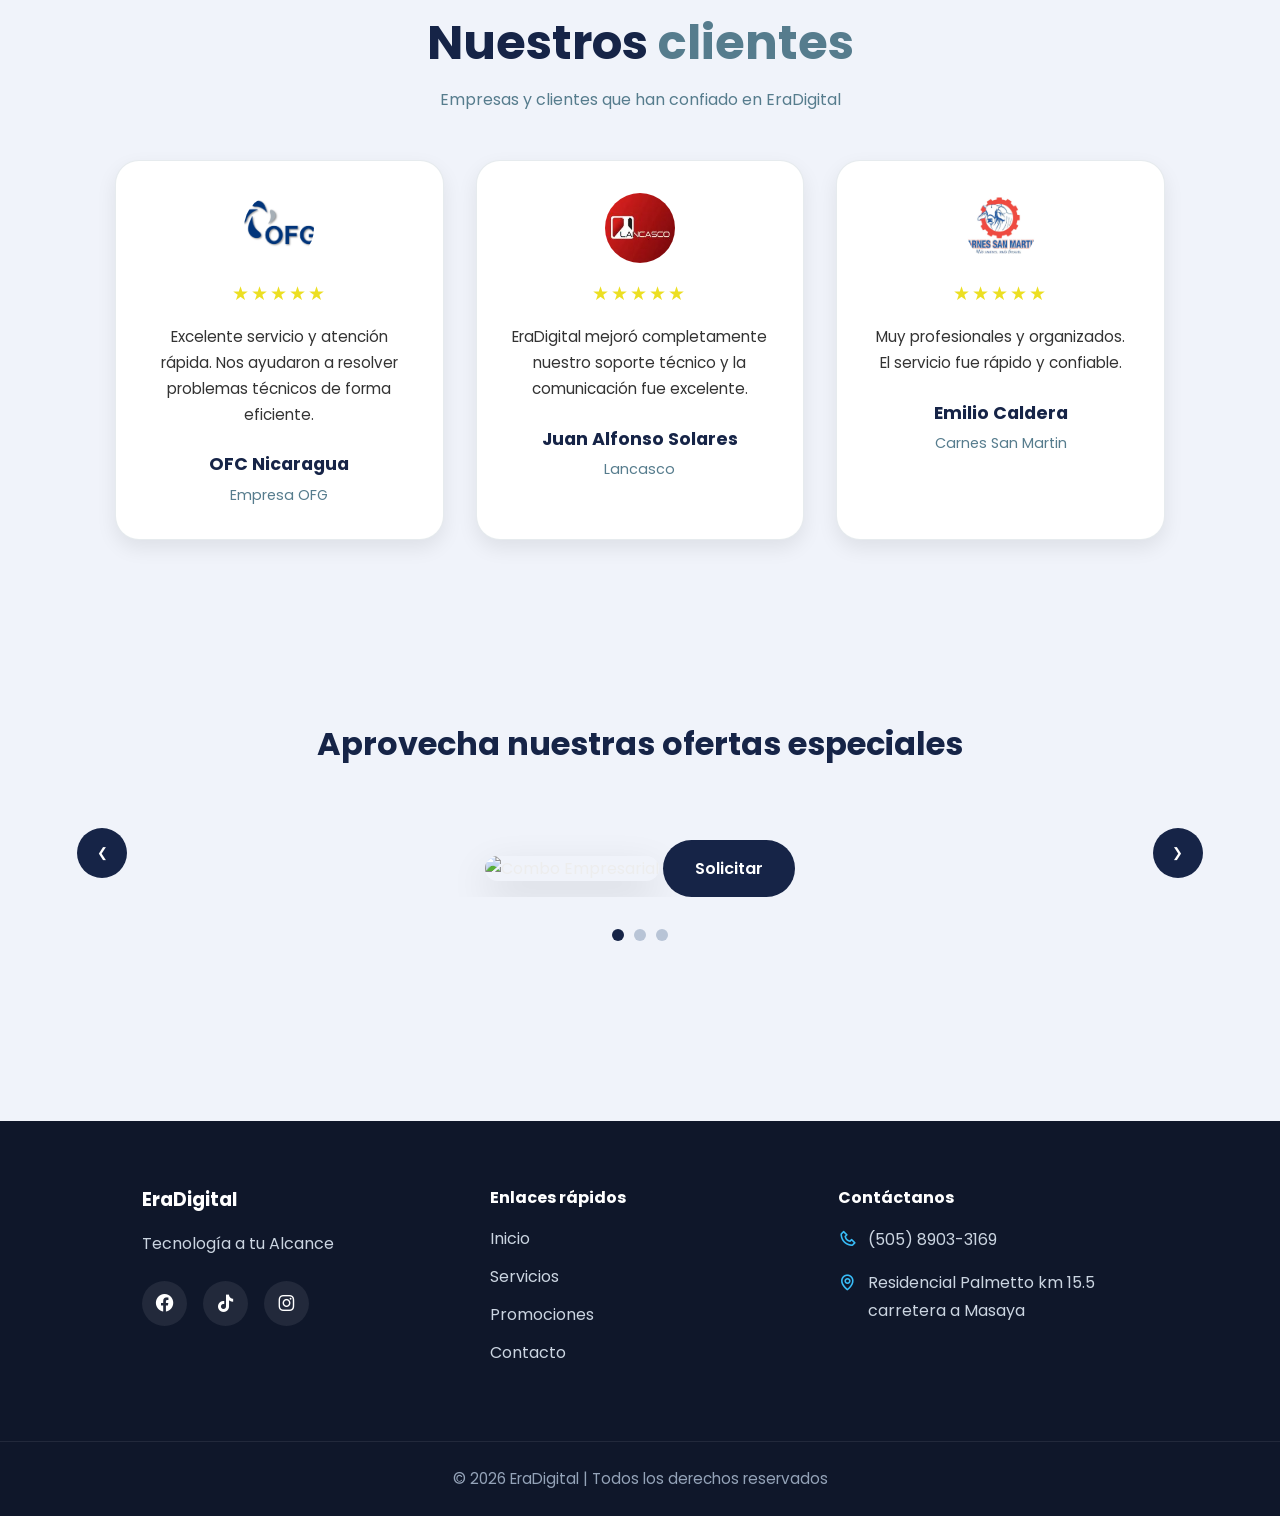
==== commit dd5bc122: "Diseño Dashboard and Footer" ====
--- a/index.html
+++ b/index.html
@@ -8,6 +8,14 @@
     <link rel="stylesheet" href="style.css" />
     <link rel="stylesheet" href="https://cdnjs.cloudflare.com/ajax/libs/animate.css/4.1.1/animate.min.css"/>
     <link rel="stylesheet" href="https://unpkg.com/boxicons@2.1.4/css/boxicons.min.css"/>
+
+    <!-- Google Tag Manager -->
+<script>(function(w,d,s,l,i){w[l]=w[l]||[];w[l].push({'gtm.start':
+new Date().getTime(),event:'gtm.js'});var f=d.getElementsByTagName(s)[0],
+j=d.createElement(s),dl=l!='dataLayer'?'&l='+l:'';j.async=true;j.src=
+'https://www.googletagmanager.com/gtm.js?id='+i+dl;f.parentNode.insertBefore(j,f);
+})(window,document,'script','dataLayer','GTM-TVHC2F3M');</script>
+<!-- End Google Tag Manager -->
   
 <script async src="https://www.googletagmanager.com/gtag/js?id=G-GVBNVKZS9V"></script>
 <script>
@@ -19,6 +27,10 @@
 </script>
 </head>
 <body>
+    <!-- Google Tag Manager (noscript) -->
+<noscript><iframe src="https://www.googletagmanager.com/ns.html?id=GTM-TVHC2F3M"
+height="0" width="0" style="display:none;visibility:hidden"></iframe></noscript>
+<!-- End Google Tag Manager (noscript) -->
     
   <!------Aquí inicia la sección del menú horizontal------>
 
@@ -96,10 +108,10 @@
         </div>
       </div>
       <div class="landing-home__social">
-        <a href="https://www.facebook.com/share/1GxZUEPTWH/?mibextid=wwXIfr"><i class="bx bxl-facebook-circle"></i></a>
-        <a href="https://www.tiktok.com/@eradigital.ni?_r=1&_t=ZS-96mfa7KYCw9"><i class="bx bxl-tiktok"></i></a>
-        <a href="https://www.instagram.com/eradigital.ni?igsh=dTVmNXNpemEzc3lk"><i class="bx bxl-instagram"></i></a>
-      </div>
+        <a href="https://www.facebook.com/share/1GxZUEPTWH/?mibextid=wwXIfr"class="social-link"data-red="facebook"><i class="bx bxl-facebook-circle"></i></a>
+        <a href="https://www.tiktok.com/@eradigital.ni?_r=1&_t=ZS-96mfa7KYCw9"class="social-link"data-red="tiktok"><i class="bx bxl-tiktok"></i></a>
+        <a href="https://www.instagram.com/eradigital.ni?igsh=dTVmNXNpemEzc3lk"class="social-link"data-red="instagram"><i class="bx bxl-instagram"></i></a>
+    </div>
     </section>
     <!-------------END PRINCIPAL SECTION------------->
 
@@ -152,205 +164,89 @@
 
     <!-------------PRICING SECTION------------->
 <section class="pricing" id="pricing">
-
     <h2 class="pricing__title">Precios</h2>
-
-    <p class="pricing__subtitle">
-        Elige entre servicios individuales o paquetes empresariales según tus necesidades.
-    </p>
-
-    <!-- TABS -->
+    <p class="pricing__subtitle">Elige entre servicios individuales o paquetes empresariales según tus necesidades.</p>
     <div class="pricing__tabs">
-
-        <button class="pricing__tab active"
-                data-target="individuales">
-             Servicios Individuales
-        </button>
-
-        <button class="pricing__tab"
-                data-target="empresariales">
-            Combos Empresariales
-        </button>
-
-    </div>
-
-    <div id="individuales"
-         class="pricing__content active">
-
+        <button class="pricing__tab active" data-target="individuales">Servicios Individuales</button>
+        <button class="pricing__tab" data-target="empresariales">Combos Empresariales</button>
+    </div>
+    <div id="individuales"class="pricing__content active">
         <div class="pricing__container">
-
             <div class="pricing__card">
-                <h3 class="pricing__name">
-                    Soporte Técnico a Domicilio
-                </h3>
-
-                <p class="pricing__price">
-                    C$500
-                </p>
-
+                <h3 class="pricing__name">Soporte Técnico a Domicilio</h3>
+                <p class="pricing__price">C$500</p>
                 <ul class="pricing__features">
                     <li>Diagnóstico de fallas</li>
                     <li>Reparación en sitio</li>
                     <li>Atención personalizada</li>
                 </ul>
-
-                <a href="contact.html"
-                   class="pricing__btn">
-                    Solicitar
-                </a>
-            </div>
-
+                <a href="contact.html"class="pricing__btn">Solicitar</a>
+            </div>
             <div class="pricing__card pricing__card--active">
-
-                <h3 class="pricing__name">
-                    Mantenimiento Preventivo
-                </h3>
-
-                <p class="pricing__price">
-                    C$400
-                </p>
-
+                <h3 class="pricing__name"> Mantenimiento Preventivo</h3>
+                <p class="pricing__price"> C$400</p>
                 <ul class="pricing__features">
                     <li>Limpieza interna</li>
                     <li>Optimización del sistema</li>
                     <li>Mayor rendimiento</li>
                 </ul>
-
-                <a href="contact.html"
-                   class="pricing__btn">
-                    Solicitar
-                </a>
-
-            </div>
-
+                <a href="contact.html"class="pricing__btn">Solicitar</a>
+            </div>
             <div class="pricing__card">
-
-                <h3 class="pricing__name">
-                    Soporte Técnico en Línea
-                </h3>
-
-                <p class="pricing__price">
-                    C$250
-                </p>
-
+                <h3 class="pricing__name">Soporte Técnico en Línea</h3>
+                <p class="pricing__price">C$250</p>
                 <ul class="pricing__features">
                     <li>Asistencia remota</li>
                     <li>Solución rápida</li>
                     <li>Disponible 24/7</li>
                 </ul>
-
-                <a href="contact.html"
-                   class="pricing__btn">
-                    Solicitar
-                </a>
-
-            </div>
-
-            <div class="pricing__card">
-
-                <h3 class="pricing__name">
-                    Redes Estructuradas
-                </h3>
-
-                <p class="pricing__price">
-                    Desde C$800
-                </p>
-
+                <a href="contact.html"class="pricing__btn">Solicitar</a>
+            </div>
+            <div class="pricing__card"><h3 class="pricing__name">Redes Estructuradas</h3>
+                <p class="pricing__price"> Desde C$800</p>
                 <ul class="pricing__features">
                     <li>Instalación profesional</li>
                     <li>Configuración de red</li>
                     <li>Alta estabilidad</li>
                 </ul>
-
-                <a href="contact.html"
-                   class="pricing__btn">
-                    Solicitar
-                </a>
-
-            </div>
-
-        </div>
-
-    </div>
-
-    <div id="empresariales"
-         class="pricing__content">
-
+                <a href="contact.html"class="pricing__btn">Solicitar</a>
+            </div>
+        </div>
+    </div>
+    <div id="empresariales"class="pricing__content">
         <div class="pricing__container">
-
             <div class="pricing__card">
-
-                <h3 class="pricing__name">
-                    Combo Startup
-                </h3>
-
-                <p class="pricing__price">
-                    Desde C$2,500
-                </p>
-
+                <h3 class="pricing__name">Combo Startup</h3>
+                <p class="pricing__price">Desde C$2,500</p>
                 <ul class="pricing__features">
                     <li>Mantenimiento para 5 equipos</li>
                     <li>Soporte remoto</li>
                     <li>Monitoreo básico</li>
                 </ul>
-
-                <a href="contact.html"
-                   class="pricing__btn">
-                    Solicitar
-                </a>
-
-            </div>
-
+                <a href="contact.html"class="pricing__btn">Solicitar</a>
+            </div>
             <div class="pricing__card pricing__card--active">
-
-                <h3 class="pricing__name">
-                    Combo Business
-                </h3>
-
-                <p class="pricing__price">
-                    Desde C$5,000
-                </p>
-
+                <h3 class="pricing__name">Combo Business</h3>
+                <p class="pricing__price">Desde C$5,000</p>
                 <ul class="pricing__features">
                     <li>Mantenimiento para 10 equipos</li>
                     <li>Soporte prioritario</li>
                     <li>Respaldo de información</li>
                 </ul>
-
-                <a href="contact.html"
-                   class="pricing__btn">
-                    Solicitar
-                </a>
-
-            </div>
-
+                <a href="contact.html"class="pricing__btn">Solicitar</a>
+            </div>
             <div class="pricing__card">
-
-                <h3 class="pricing__name">
-                    Combo Premium
-                </h3>
-
-                <p class="pricing__price">
-                    Desde C$8,500
-                </p>
-
+                <h3 class="pricing__name">Combo Premium</h3>
+                <p class="pricing__price">Desde C$8,500</p>
                 <ul class="pricing__features">
                     <li>Mantenimiento para 20 equipos</li>
                     <li>Soporte prioritario 24/7</li>
                     <li>Administración tecnológica</li>
                 </ul>
-
-                <a href="contact.html"
-                   class="pricing__btn">
-                    Solicitar
-                </a>
-
-            </div>
-
-        </div>
-
-    </div>
-
+                <a href="contact.html"class="pricing__btn">Solicitar</a>
+            </div>
+        </div>
+    </div>
 </section>
 <!-------------END PRICING SECTION------------->
 
@@ -418,71 +314,29 @@
 <section class="promo" id="promociones">
 
     <div class="promo__header">
-
-        <h2 class="promo__title">
-            Aprovecha nuestras ofertas especiales
-        </h2>
-
-    </div>
-
+        <h2 class="promo__title"> Aprovecha nuestras ofertas especiales</h2>
+    </div>
     <div class="promo__slider">
-
-        <button class="promo__arrow promo__arrow--left">
-            &#10094;
-        </button>
-
+        <button class="promo__arrow promo__arrow--left"> &#10094;</button>
         <div class="promo__track">
-
             <div class="promo__slide active">
-
-                <img src="img/promo_1.png"
-                     alt="Combo Empresarial">
-
-                <a href="contact.html?promo=combo_empresarial"
-                   class="promo__btn"
-                   onclick="trackPromo('combo_empresarial')">
-
-                    Solicitar
-
-                </a>
-
+                <img src="img/promo2.jpg"alt="Combo Empresarial">
+                <a href="contact.html?promo=combo_empresarial"class="promo__btn"data-promo="combo_empresarial">Solicitar</a>
             </div>
 
             <div class="promo__slide">
-
-                <img src="img/promo_2.png"
-                     alt="Mantenimiento Preventivo">
-
-                <a href="contact.html?promo=mantenimiento_preventivo"
-                   class="promo__btn"
-                   onclick="trackPromo('mantenimiento_preventivo')">
-
-                    Solicitar
-
-                </a>
-
+                <img src="img/promo_3.png"alt="Mantenimiento Preventivo">
+                <a href="contact.html?promo=mantenimiento_preventivo"class="promo__btn"data-promo="mantenimiento_preventivo">Solicitar</a>
             </div>
 
             <div class="promo__slide">
-
-                <img src="img/promo_3.png"
-                     alt="Soporte Técnico">
-
-                <a href="contact.html?promo=soporte_tecnico"
-                   class="promo__btn"
-                   onclick="trackPromo('soporte_tecnico')">
-
-                    Solicitar
-
-                </a>
-
-            </div>
-
-        </div>
-
-        <button class="promo__arrow promo__arrow--right">
-            &#10095;
-        </button>
+                <img src="img/promo_1.png"alt="Soporte Técnico">
+                <a href="contact.html?promo=soporte_tecnico"class="promo__btn"data-promo="soporte_tecnico">Solicitar</a>
+            </div>
+
+        </div>
+
+        <button class="promo__arrow promo__arrow--right">&#10095;</button>
 
     </div>
 
@@ -498,25 +352,44 @@
 
 <!------------- END PROMOCIONES ------------->
     
-    <!--Footer-->
-    <footer class="footer">
-  <div class="footer_container">
-    <a href="#" class="footer__NH">EraDigital</a>
-    <ul class="footer__menu">
-      <li><a href="#">Inicio</a></li>
-      <li><a href="#">Servicio</a></li>
-      <li><a href="#">Contacto</a></li>
-    </ul>
-    <div class="footer__media-icons">
-      <a href="https://www.facebook.com/share/1GxZUEPTWH/?mibextid=wwXIfr"><i class="bx bxl-facebook-circle"></i></a>
-      <a href="https://www.tiktok.com/@eradigital.ni?_r=1&_t=ZS-96mfa7KYCw9"><i class="bx bxl-tiktok"></i></a>
-      <a href="https://www.instagram.com/eradigital.ni?igsh=dTVmNXNpemEzc3lk"><i class="bx bxl-instagram"></i></a>
-    </div>
-    <p>Tecnología a tu Alcance</p>
-    <p class="mb-0">&copy; 2026 EraDigital - Todos los derechos reservados</p>
-  </div>
+<!-- Footer -->
+<footer class="footer">
+    <div class="footer__container">
+        <div class="footer__brand">
+            <h3>EraDigital</h3>
+            <p>Tecnología a tu Alcance</p>
+            <div class="footer__social">
+                <a href="https://www.facebook.com/share/1GxZUEPTWH/?mibextid=wwXIfr">
+                    <i class="bx bxl-facebook-circle"></i>
+                </a>
+                <a href="https://www.tiktok.com/@eradigital.ni?_r=1&_t=ZS-96mfa7KYCw9">
+                    <i class="bx bxl-tiktok"></i>
+                </a>
+                <a href="https://www.instagram.com/eradigital.ni?igsh=dTVmNXNpemEzc3lk">
+                    <i class="bx bxl-instagram"></i>
+                </a>
+            </div>
+        </div>
+        <div class="footer__links">
+            <h4>Enlaces rápidos</h4>
+            <ul>
+                <li><a href="#inicio">Inicio</a></li>
+                <li><a href="#servicios">Servicios</a></li>
+                <li><a href="#promociones">Promociones</a></li>
+                <li><a href="#contacto">Contacto</a></li>
+            </ul>
+        </div>
+        <div class="footer__contact">
+            <h4>Contáctanos</h4>
+            <p><i class='bx bx-phone'></i>(505) 8903-3169</p>
+            <p><i class='bx bx-map'></i>Residencial Palmetto km 15.5 carretera a Masaya</p>
+        </div>
+    </div>
+    <div class="footer__bottom">
+        <p>© 2026 EraDigital | Todos los derechos reservados</p>
+    </div>
 </footer>
-  <!--END Footer-->
+<!-- End Footer -->
 
     <script src="scripts.js"></script>
 </body>
--- a/style.css
+++ b/style.css
@@ -896,59 +896,113 @@
 
 }
 
-/************Footer Section***********/
-.footer {
-  background-color: #1a1a1a;
-  color: #f0f0f0;
-  padding: 40px 20px;
-  font-family: Arial, sans-serif;
-}
-.footer_container {
-  max-width: 1000px;
-  margin: 0 auto;
-  text-align: center;
-}
-.footer__NH {
-  font-size: 28px;
-  font-weight: bold;
-  color: #b0c5fa;
-  text-decoration: none;
-  margin-bottom: 15px;
-  display: inline-block;
-}
-.footer__menu {
-  list-style: none;
-  padding: 0;
-  margin: 20px 0;
-  display: flex;
-  justify-content: center;
-  gap: 30px;
-}
-.footer__menu li a {
-  text-decoration: none;
-  color: #f0f0f0;
-  font-size: 16px;
-  transition: color 0.3s;
-}
-.footer__menu li a:hover {
-  color: #4a7fc1;
-}
-.footer__media-icons {
-  margin: 20px 0;
-}
-.footer__media-icons a {
-  color: #f0f0f0;
-  font-size: 24px;
-  margin: 0 10px;
-  transition: color 0.3s;
-}
-.footer__media-icons a:hover {
-  color: #4a7fc1;
-}
-.footer_container p{
-  font-size: 14px;
-  color: #cccccc;
-  margin-top: 25px;
-  line-height: 1.6;
-}
-/************END Footer Section***********/+/* ===== FOOTER ===== */
+
+.footer{
+    background: #0f172a;
+    color: #fff;
+    margin-top: 5rem;
+}
+
+.footer__container{
+    max-width: 1200px;
+    margin: 0 auto;
+    padding: 4rem 8%;
+    display: grid;
+    grid-template-columns: repeat(3,1fr);
+    gap: 3rem;
+}
+
+.footer h3,
+.footer h4{
+    margin-bottom: 1rem;
+}
+
+.footer p{
+    color: #cbd5e1;
+    line-height: 1.7;
+}
+
+.footer__links ul{
+    list-style: none;
+}
+
+.footer__links li{
+    margin-bottom: .8rem;
+}
+
+.footer__links a{
+    color: #cbd5e1;
+    text-decoration: none;
+    transition: .3s;
+}
+
+.footer__links a:hover{
+    color: #38bdf8;
+}
+
+.footer__social{
+    display: flex;
+    gap: 1rem;
+    margin-top: 1.5rem;
+}
+
+.footer__social a{
+    width: 45px;
+    height: 45px;
+    border-radius: 50%;
+    background: rgba(255,255,255,.08);
+    display: flex;
+    justify-content: center;
+    align-items: center;
+    color: #fff;
+    text-decoration: none;
+    font-size: 1.3rem;
+    transition: .3s;
+}
+
+.footer__social a:hover{
+    background: #38bdf8;
+    transform: translateY(-3px);
+}
+
+.footer__contact p{
+    display: flex;
+    gap: .7rem;
+    align-items: flex-start;
+    margin-bottom: 1rem;
+}
+
+.footer__contact i{
+    color: #38bdf8;
+    font-size: 1.2rem;
+    margin-top: .2rem;
+}
+
+.footer__bottom{
+    border-top: 1px solid rgba(255,255,255,.08);
+    text-align: center;
+    padding: 1.5rem;
+}
+
+.footer__bottom p{
+    color: #94a3b8;
+    font-size: .95rem;
+}
+
+@media(max-width:768px){
+
+    .footer__container{
+        grid-template-columns: 1fr;
+        text-align: center;
+    }
+
+    .footer__social{
+        justify-content: center;
+    }
+
+    .footer__contact p{
+        justify-content: center;
+    }
+
+}
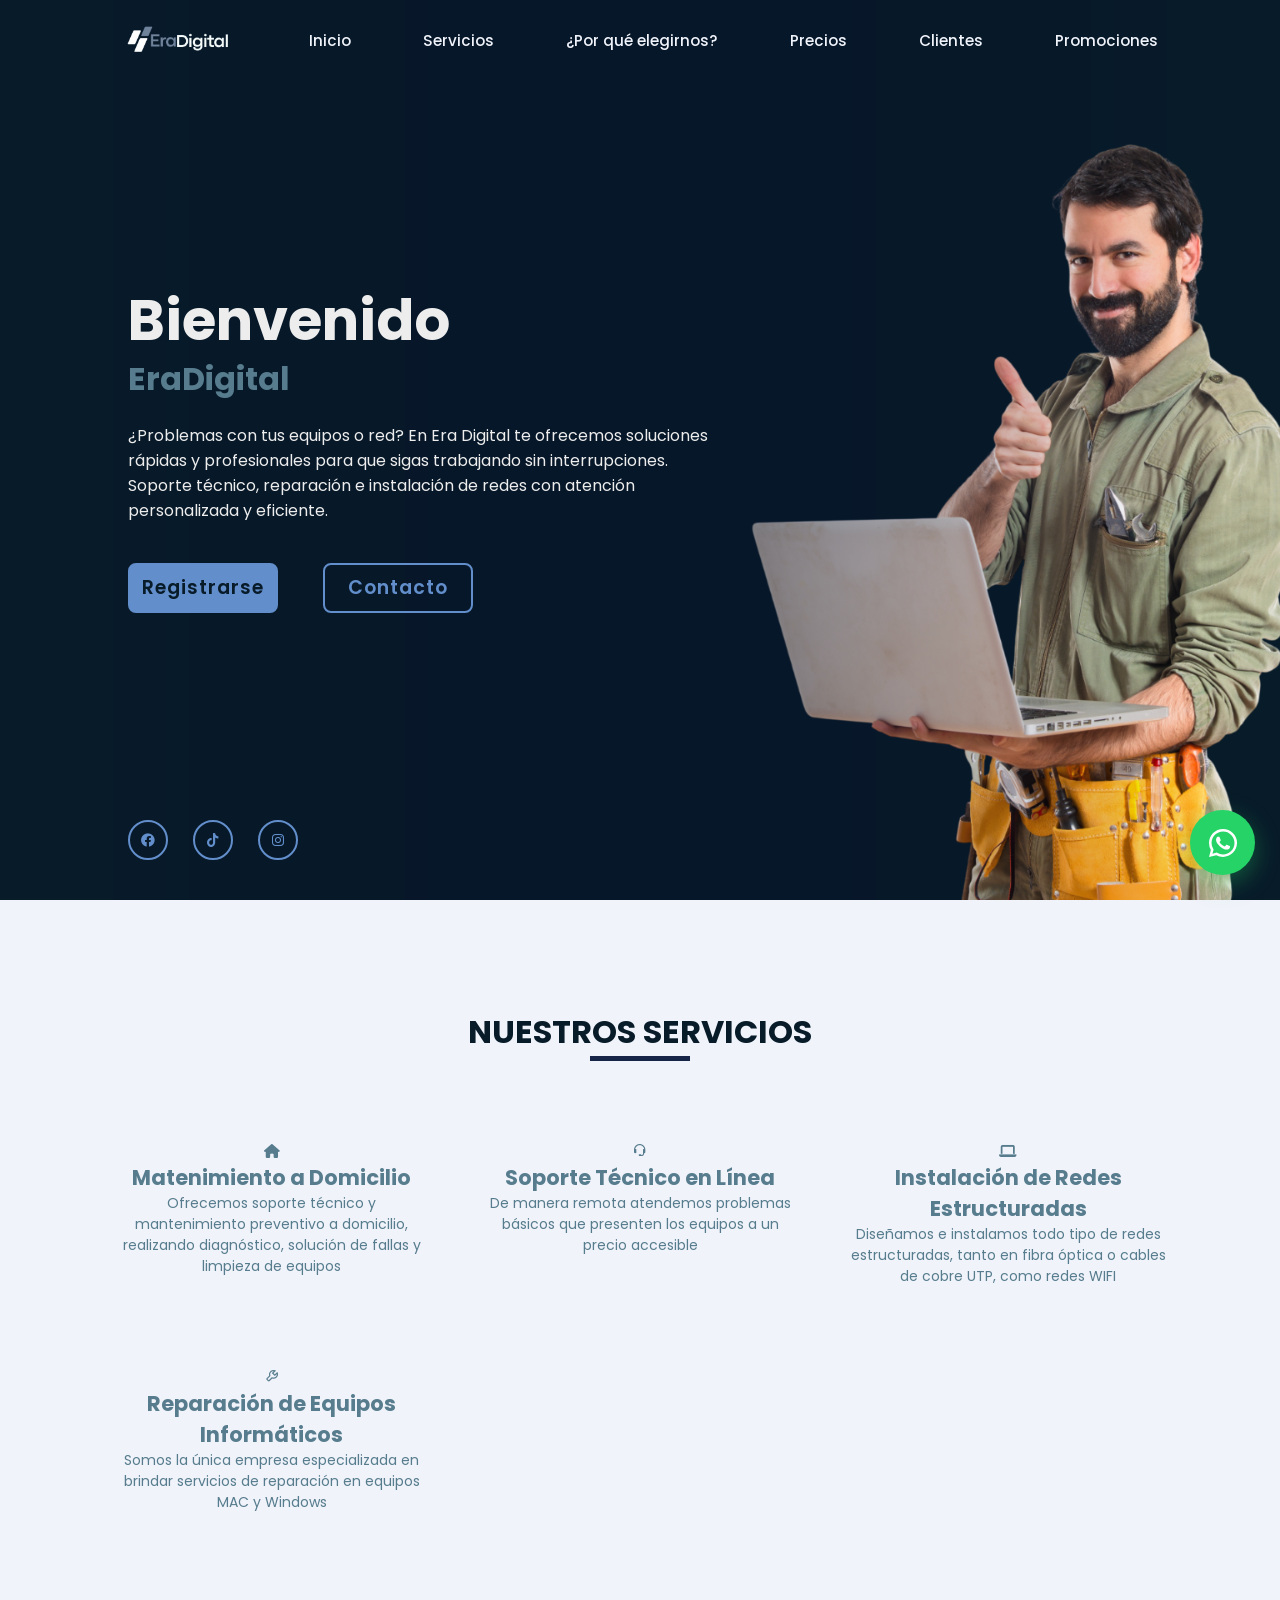
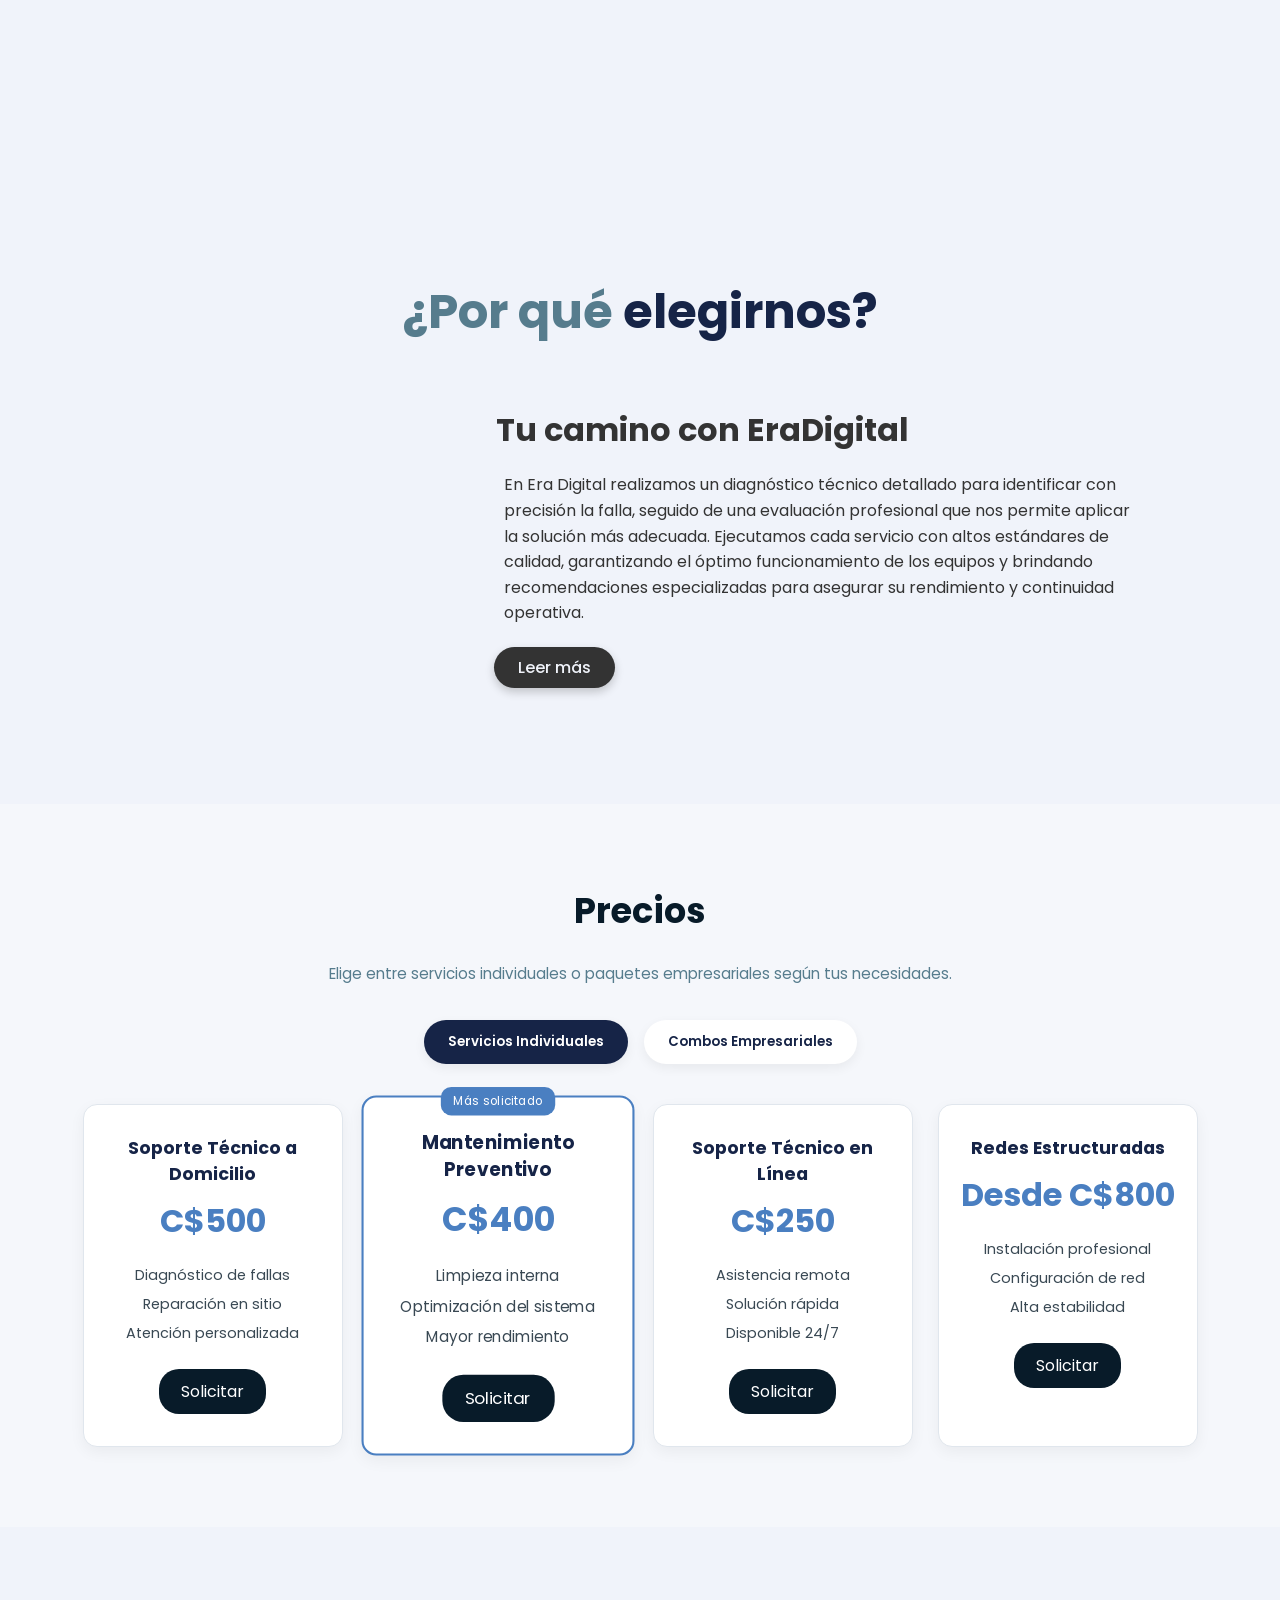
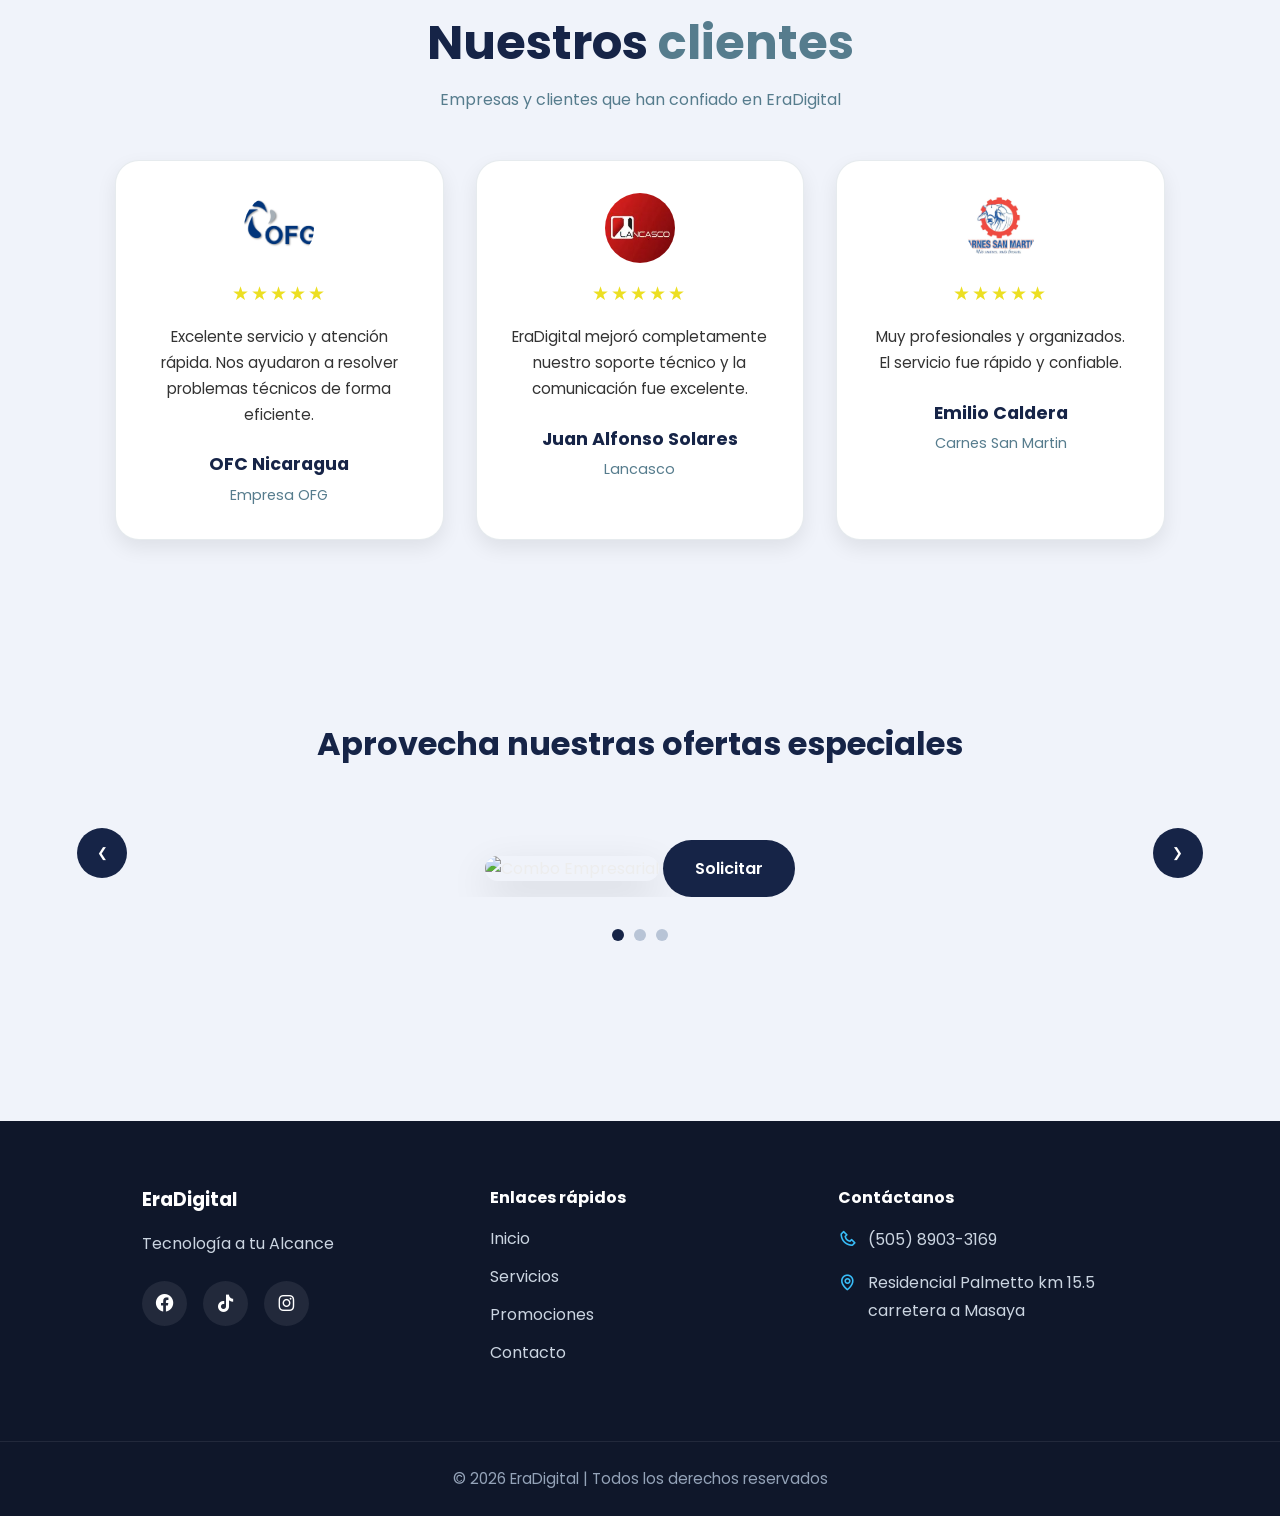
==== commit e9ac813f: "add red whatsapp" ====
--- a/index.html
+++ b/index.html
@@ -390,6 +390,24 @@
     </div>
 </footer>
 <!-- End Footer -->
+ <!-- btn whatsapp -->
+ <a href="https://wa.me/50589033169"
+   class="whatsapp-float"
+   target="_blank"
+   data-red="whatsapp"
+   rel="noopener noreferrer">
+
+    <svg xmlns="http://www.w3.org/2000/svg"
+         width="28"
+         height="28"
+         fill="currentColor"
+         viewBox="0 0 16 16">
+
+        <path d="M13.601 2.326A7.854 7.854 0 0 0 8.004 0C3.59 0 0 3.59 0 8.004a7.94 7.94 0 0 0 1.073 3.987L0 16l4.117-1.06a8.005 8.005 0 0 0 3.887 1.001h.003c4.414 0 8.003-3.59 8.003-8.004a7.95 7.95 0 0 0-2.409-5.611zM8.007 14.54a6.57 6.57 0 0 1-3.346-.917l-.24-.142-2.444.63.652-2.38-.156-.246A6.55 6.55 0 0 1 1.46 8.004c0-3.61 2.937-6.547 6.547-6.547a6.5 6.5 0 0 1 4.634 1.92 6.5 6.5 0 0 1 1.913 4.627c0 3.61-2.937 6.536-6.547 6.536zm3.593-4.917c-.196-.098-1.16-.572-1.34-.637-.18-.066-.311-.098-.442.098-.13.196-.507.637-.622.768-.114.13-.229.147-.425.049-.196-.098-.827-.305-1.576-.973-.582-.519-.975-1.16-1.09-1.356-.114-.196-.012-.302.086-.4.088-.088.196-.229.294-.343.098-.114.13-.196.196-.327.065-.13.032-.245-.016-.343-.049-.098-.442-1.065-.605-1.457-.158-.38-.32-.327-.442-.333l-.376-.007c-.13 0-.343.049-.523.245-.18.196-.687.67-.687 1.635 0 .965.703 1.897.801 2.028.098.13 1.384 2.113 3.354 2.962.469.202.835.323 1.121.413.471.15.9.129 1.239.078.378-.056 1.16-.474 1.324-.932.163-.458.163-.85.114-.932-.049-.082-.18-.13-.376-.229z"/>
+    </svg>
+
+</a>
+<!--END btn whatsapp -->
 
     <script src="scripts.js"></script>
 </body>
--- a/style.css
+++ b/style.css
@@ -895,6 +895,57 @@
     }
 
 }
+/* ===== BTN WhatsApp ===== */
+.whatsapp-float{
+
+    position:fixed;
+
+    right:25px;
+    bottom:25px;
+
+    width:65px;
+    height:65px;
+
+    background:#25D366;
+
+    color:white;
+
+    border-radius:50%;
+
+    display:flex;
+    align-items:center;
+    justify-content:center;
+
+    text-decoration:none;
+
+    box-shadow:
+    0 8px 25px rgba(37,211,102,.35);
+
+    z-index:9999;
+
+    transition:.3s ease;
+}
+
+.whatsapp-float:hover{
+
+    transform:translateY(-4px) scale(1.05);
+
+    box-shadow:
+    0 12px 30px rgba(37,211,102,.45);
+}
+
+@media(max-width:768px){
+
+    .whatsapp-float{
+
+        width:58px;
+        height:58px;
+
+        right:18px;
+        bottom:18px;
+    }
+
+}
 
 /* ===== FOOTER ===== */
 
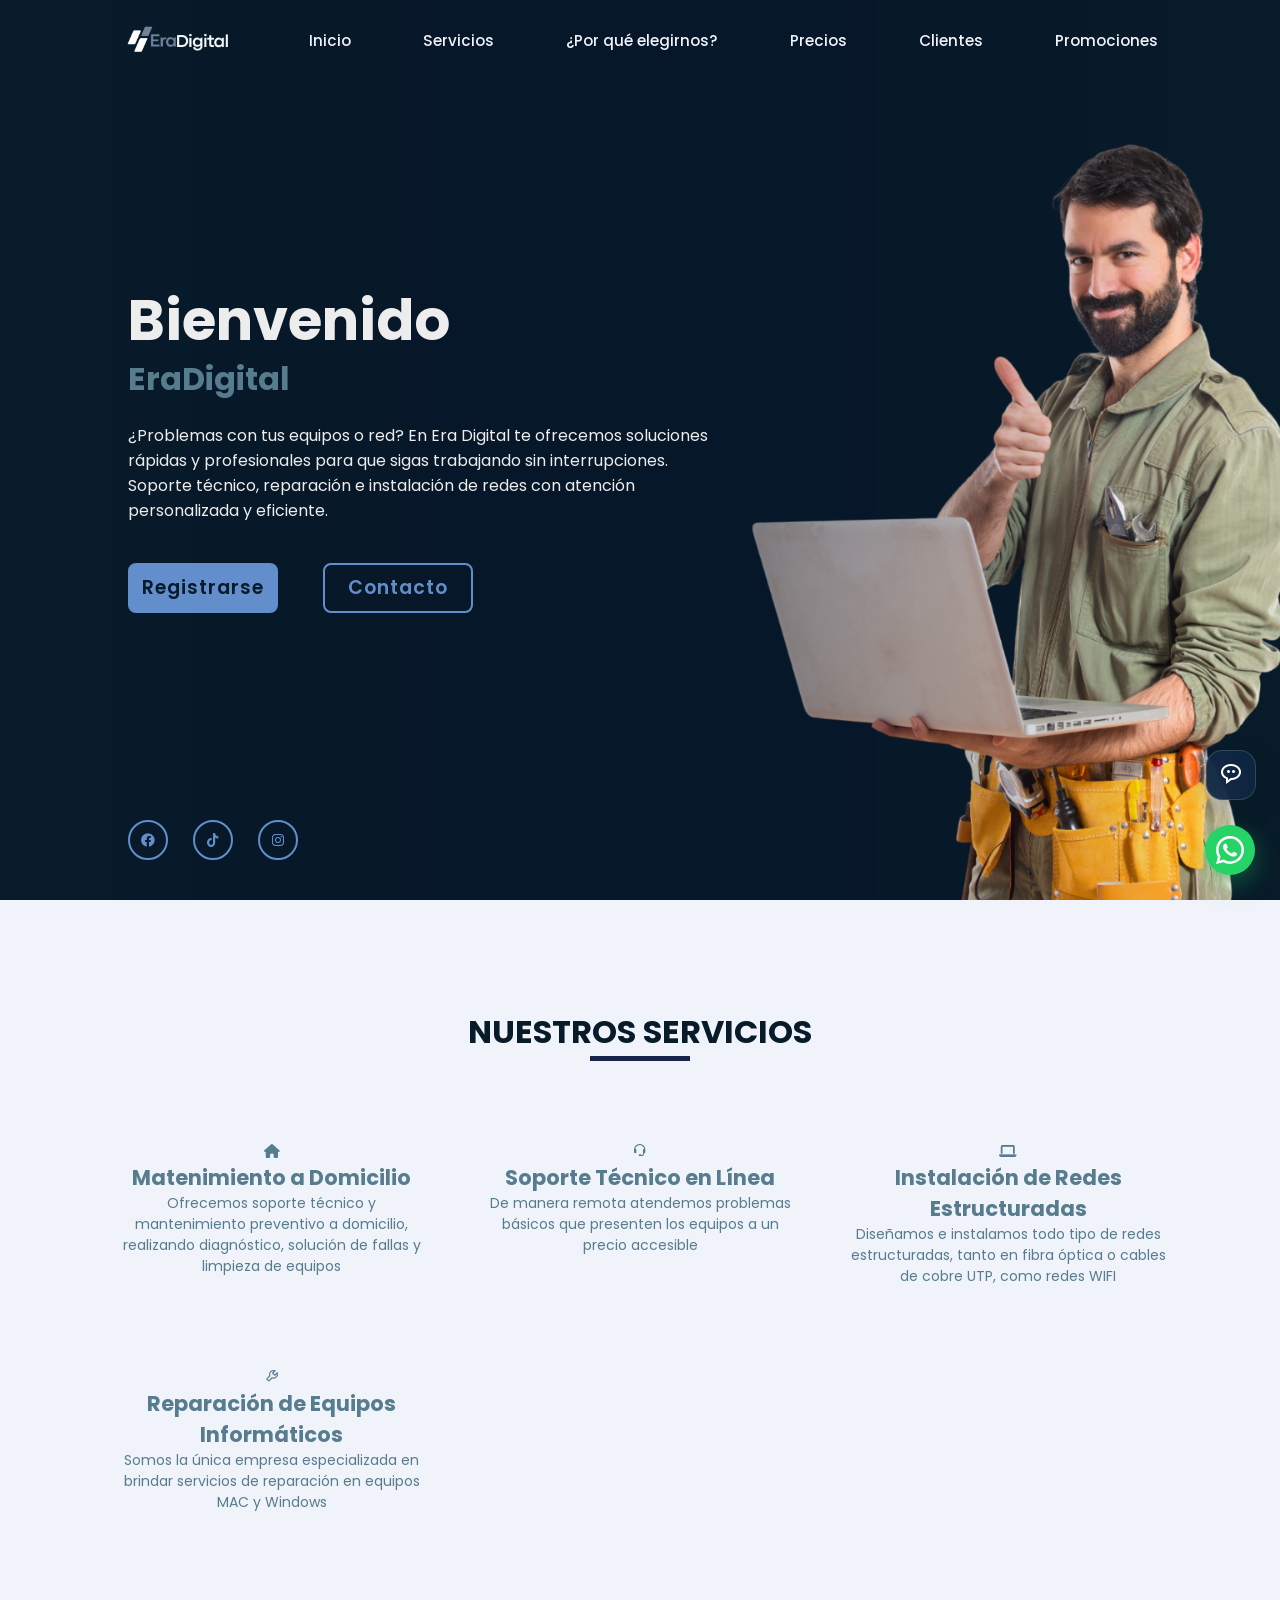
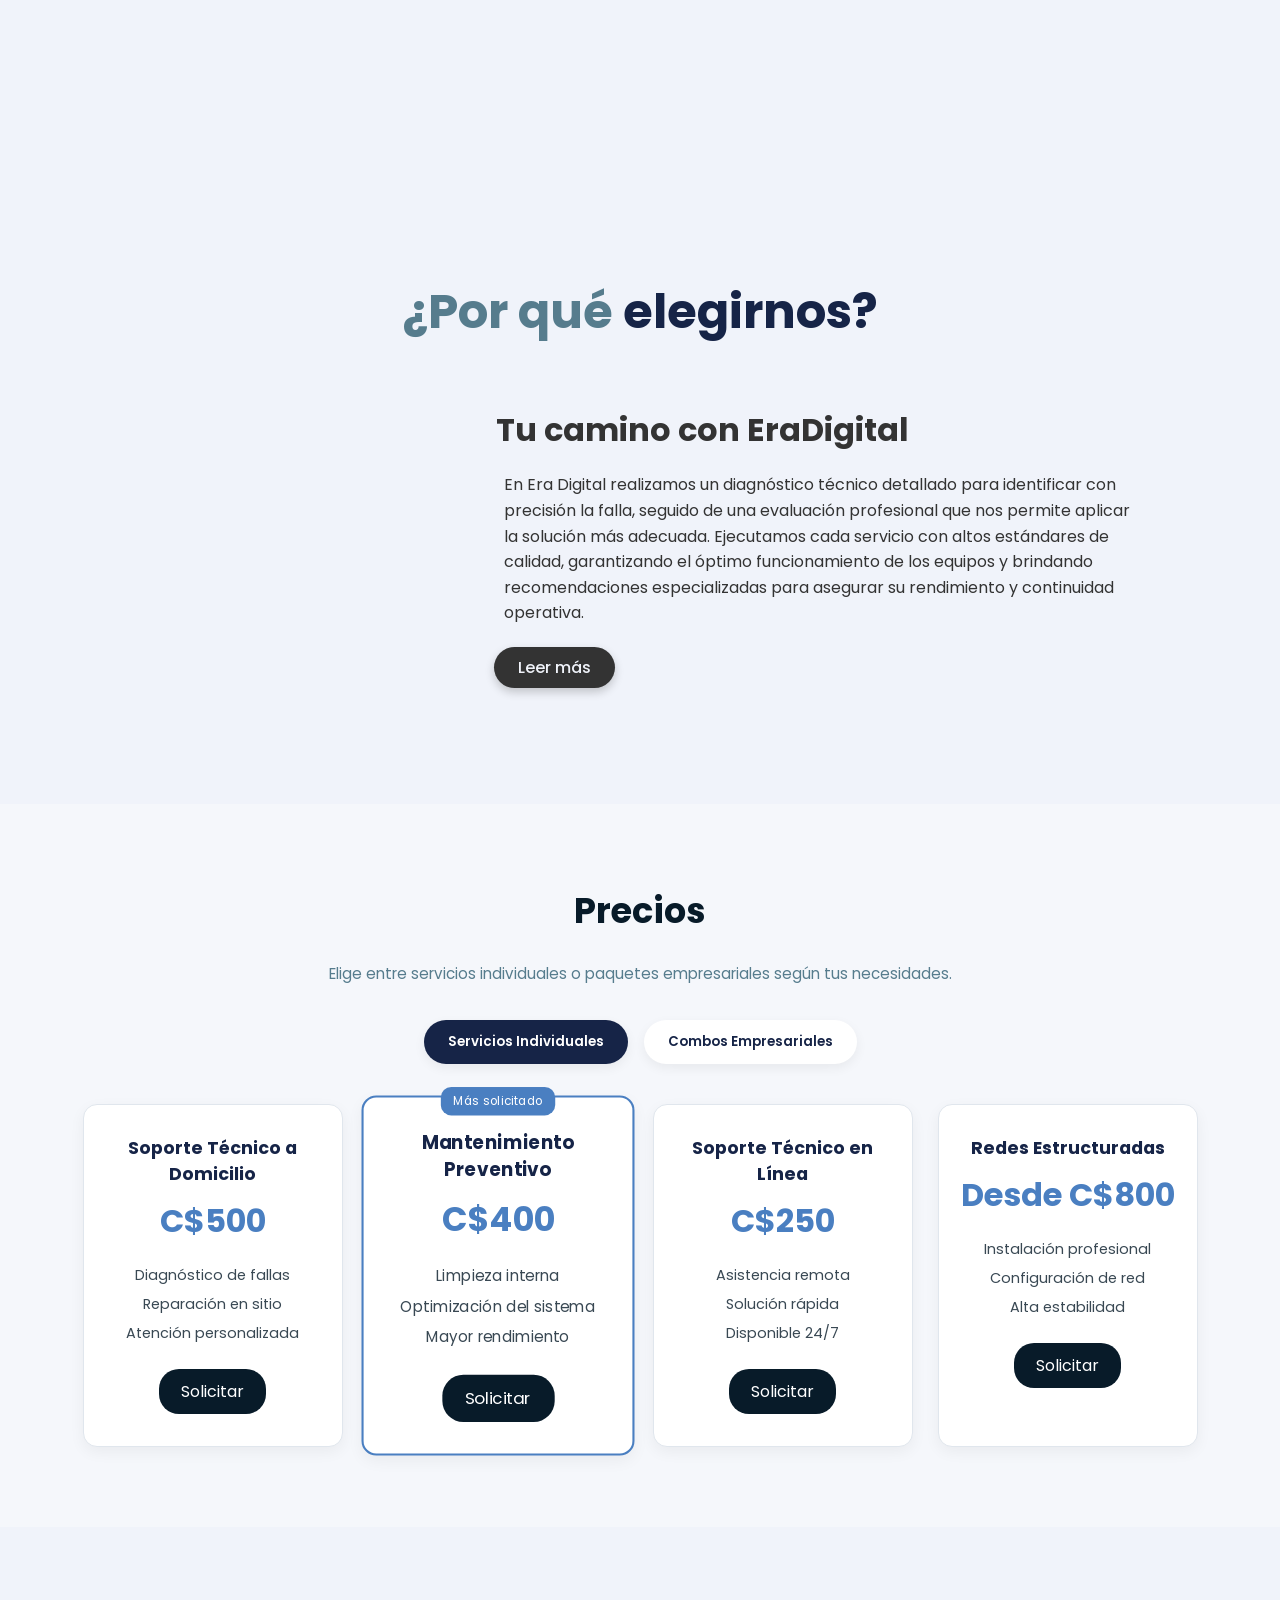
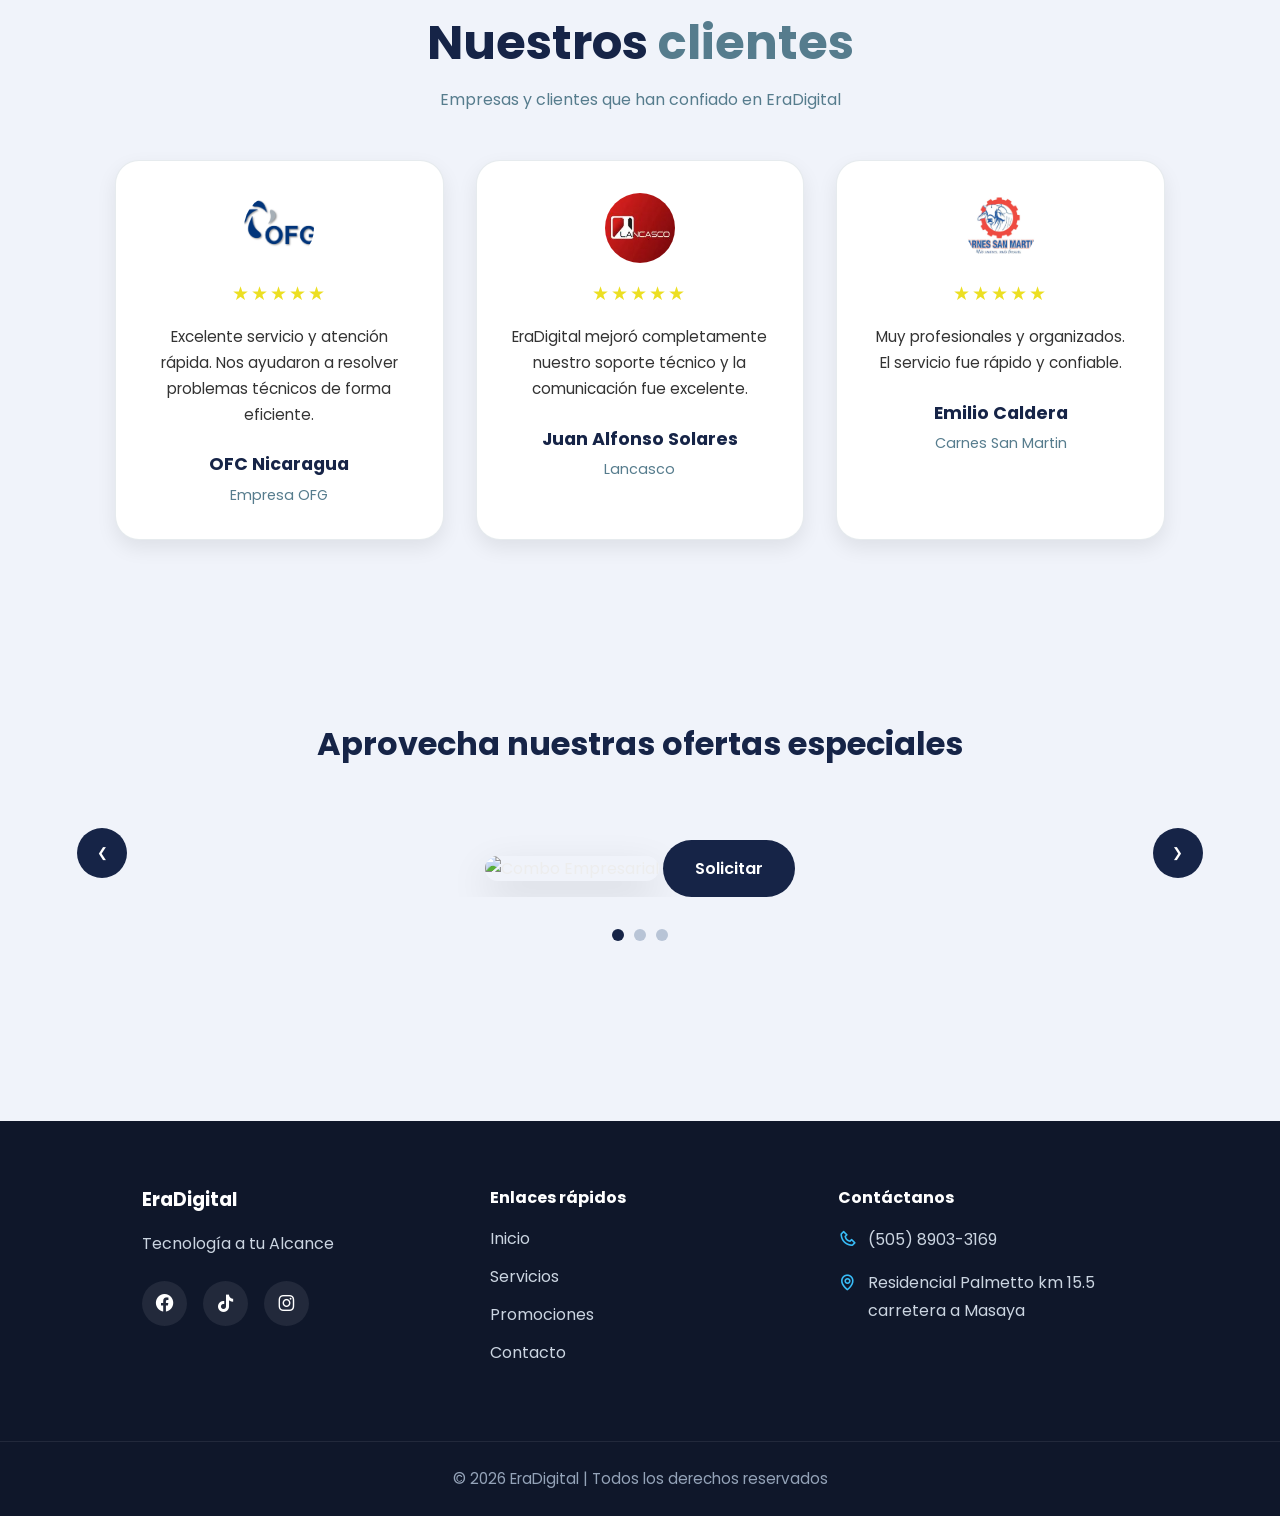
==== commit 246a8e26: "Asistente Virtual" ====
--- a/index.html
+++ b/index.html
@@ -390,6 +390,82 @@
     </div>
 </footer>
 <!-- End Footer -->
+ 
+<!-- ASISTENTE DE ORIENTACIÓN AL CLIENTE -->
+<div class="asistente" id="asistente">
+    <button
+        type="button"
+        class="asistente__boton"
+        id="asistente-boton"
+        aria-label="Abrir asistente de Era Digital"
+        aria-expanded="false"
+        aria-controls="asistente-ventana">
+
+        <i class="bx bx-message-rounded-dots"></i>
+    </button>
+    <section
+        class="asistente__ventana"
+        id="asistente-ventana"
+        aria-label="Asistente de orientación"
+        hidden>
+
+        <header class="asistente__encabezado">
+            <div>
+                <h2>Asistente Era Digital</h2>
+                <p>¿En qué podemos ayudarte?</p>
+            </div>
+
+            <button
+                type="button"
+                class="asistente__cerrar"
+                id="asistente-cerrar"
+                aria-label="Cerrar asistente">
+                &times;
+            </button>
+        </header>
+
+        <div
+            class="asistente__mensajes"
+            id="asistente-mensajes"
+            aria-live="polite"
+            aria-atomic="false">
+
+            <p class="asistente__mensaje asistente__mensaje--bot">
+                ¡Hola! 👋 Soy el asistente de Era Digital.
+                Puedo orientarte sobre nuestros servicios.
+                ¿Qué problema necesitas resolver?
+            </p>
+
+        </div>
+
+        <div class="asistente__opciones" id="asistente-opciones">
+            <button type="button" data-opcion="equipo">
+                Mi equipo está lento
+            </button>
+
+            <button type="button" data-opcion="conexion">
+                Tengo problemas de conexión
+            </button>
+
+            <button type="button" data-opcion="mantenimiento">
+                Necesito mantenimiento
+            </button>
+
+            <button type="button" data-opcion="servicios">
+                Consultar servicios
+            </button>
+        </div>
+
+        <a
+            class="asistente__contacto"
+            href="contact.html"
+            id="asistente-contacto">
+            Solicitar un servicio
+        </a>
+
+    </section>
+</div>
+<!-- FIN ASISTENTE -->
  <!-- btn whatsapp -->
  <a href="https://wa.me/50589033169"
    class="whatsapp-float"
--- a/style.css
+++ b/style.css
@@ -895,6 +895,306 @@
     }
 
 }
+
+
+/* ========ASISTENTE ======== */
+
+.asistente {
+    position: fixed;
+    right: 24px;
+    bottom: 100px;
+    z-index: 9998;
+    font-family: "Segoe UI", Arial, sans-serif;
+    color: #f1f5f9;
+}
+
+.asistente__boton {
+    width: 50px;
+    height: 50px;
+    display: flex;
+    align-items: center;
+    justify-content: center;
+
+    border: 1px solid rgba(255, 255, 255, 0.15);
+    border-radius: 16px;
+
+    background: rgba(16, 39, 67, 0.92);
+    color: #ffffff;
+    font-size: 24px;
+
+    cursor: pointer;
+    box-shadow: 0 8px 24px rgba(8, 27, 41, 0.3);
+    backdrop-filter: blur(14px);
+    -webkit-backdrop-filter: blur(14px);
+
+    transition: transform 0.2s ease,
+                background 0.2s ease,
+                box-shadow 0.2s ease;
+}
+
+.asistente__boton:hover {
+    background: #1c416b;
+    transform: translateY(-2px);
+    box-shadow: 0 10px 28px rgba(8, 27, 41, 0.4);
+}
+
+.asistente__ventana {
+    position: fixed;
+    right: 82px;
+    left: auto;
+    bottom: 100px;
+
+    width: 340px;
+    max-width: calc(100vw - 110px);
+
+    height: 460px;
+    max-height: calc(100dvh - 60px);
+
+    display: flex;
+    flex-direction: column;
+    overflow: hidden;
+    box-sizing: border-box;
+
+    background: rgba(13, 25, 43, 0.85);
+    border: 1px solid rgba(255, 255, 255, 0.12);
+    border-radius: 20px;
+
+    box-shadow: 0 20px 50px rgba(4, 13, 22, 0.6);
+    backdrop-filter: blur(24px);
+    -webkit-backdrop-filter: blur(24px);
+
+    color: #f1f5f9;
+}
+
+.asistente__ventana[hidden] {
+    display: none !important;
+}
+.asistente__encabezado {
+    display: flex;
+    align-items: center;
+    justify-content: space-between;
+    gap: 12px;
+
+    padding: 16px 18px;
+    background: rgba(8, 18, 30, 0.95);
+    border-bottom: 1px solid rgba(255, 255, 255, 0.08);
+    color: #ffffff;
+}
+
+.asistente__encabezado h2 {
+    margin: 0 0 3px;
+    font-size: 15px;
+    font-weight: 600;
+    letter-spacing: -0.2px;
+}
+
+.asistente__encabezado p {
+    margin: 0;
+    font-size: 12px;
+    color: #94a3b8;
+}
+
+.asistente__cerrar {
+    width: 30px;
+    height: 30px;
+    flex-shrink: 0;
+
+    display: flex;
+    align-items: center;
+    justify-content: center;
+
+    border: none;
+    border-radius: 8px;
+    background: transparent;
+    color: #94a3b8;
+
+    font-size: 22px;
+    cursor: pointer;
+    transition: background 0.2s ease, color 0.2s ease;
+}
+
+.asistente__cerrar:hover {
+    background: rgba(255, 255, 255, 0.1);
+    color: #ffffff;
+}
+
+.asistente__mensajes {
+    flex: 1;
+    min-height: 0;
+    overflow-y: auto;
+
+    display: flex;
+    flex-direction: column;
+    gap: 12px;
+
+    padding: 16px 14px;
+    background: rgba(10, 20, 35, 0.4);
+    scroll-behavior: smooth;
+}
+
+.asistente__mensaje {
+    max-width: 88%;
+    margin: 0;
+    padding: 11px 13px;
+
+    border-radius: 14px;
+    font-size: 12.5px;
+    line-height: 1.5;
+    overflow-wrap: anywhere;
+}
+
+.asistente__mensaje--bot {
+    align-self: flex-start;
+
+    background: rgba(30, 46, 69, 0.85);
+    color: #f8fafc;
+    border: 1px solid rgba(255, 255, 255, 0.08);
+    border-bottom-left-radius: 4px;
+
+    box-shadow: 0 2px 6px rgba(0, 0, 0, 0.2);
+}
+
+.asistente__mensaje--usuario {
+    align-self: flex-end;
+
+    background: #2563eb;
+    color: #ffffff;
+    border: 1px solid #3b82f6;
+    border-bottom-right-radius: 4px;
+}
+
+.asistente__opciones {
+    display: flex;
+    flex-direction: column;
+    gap: 6px;
+
+    max-height: 140px;
+    overflow-y: auto;
+    padding: 10px 14px;
+
+    background: rgba(13, 25, 43, 0.95);
+    border-top: 1px solid rgba(255, 255, 255, 0.08);
+}
+
+.asistente__opciones button {
+    padding: 8px 12px;
+
+    background: rgba(255, 255, 255, 0.06);
+    color: #cbd5e1;
+    border: 1px solid rgba(255, 255, 255, 0.1);
+    border-radius: 9px;
+
+    font-family: inherit;
+    font-size: 11.5px;
+    font-weight: 500;
+    text-align: left;
+
+    cursor: pointer;
+    transition: background 0.2s ease, border-color 0.2s ease, color 0.2s ease;
+}
+
+.asistente__opciones button:hover {
+    background: rgba(37, 99, 235, 0.2);
+    border-color: rgba(59, 130, 246, 0.5);
+    color: #ffffff;
+}
+
+.asistente__contacto {
+    display: block;
+    box-sizing: border-box;
+    margin: 0;
+    padding: 12px 14px;
+
+    background: #10b981;
+    color: #ffffff;
+
+    border: none;
+    border-top: 1px solid rgba(255, 255, 255, 0.1);
+
+    font-family: inherit;
+    font-size: 12px;
+    font-weight: 600;
+    text-align: center;
+    text-decoration: none;
+
+    transition: background 0.2s ease;
+}
+
+.asistente__contacto:hover {
+    background: #059669;
+}
+
+.asistente__mensajes .asistente__contacto {
+    align-self: flex-start;
+    width: 100%;
+    border: 1px solid rgba(16, 185, 129, 0.4);
+    border-radius: 9px;
+    background: rgba(16, 185, 129, 0.15);
+    color: #34d399;
+}
+
+.asistente__mensajes .asistente__contacto:hover {
+    background: rgba(16, 185, 129, 0.25);
+    color: #ffffff;
+}
+
+.asistente button:focus-visible,
+.asistente a:focus-visible {
+    outline: 2px solid #3b82f6;
+    outline-offset: 2px;
+}
+.whatsapp-float {
+    z-index: 9997;
+}
+
+@media (max-width: 480px) {
+    .asistente {
+        right: 16px;
+        bottom: 90px;
+    }
+
+    .asistente__boton {
+        width: 46px;
+        height: 46px;
+        border-radius: 14px;
+        font-size: 22px;
+    }
+
+    .asistente__ventana {
+        position: fixed;
+        right: 12px;
+        left: auto;
+        bottom: 145px;
+
+        width: min(330px, calc(100vw - 24px));
+        max-width: none;
+
+        height: 420px;
+        max-height: calc(100dvh - 165px);
+    }
+
+    .asistente__encabezado {
+        padding: 14px 15px;
+    }
+
+    .asistente__mensajes {
+        padding: 14px 12px;
+    }
+
+    .asistente__mensaje {
+        font-size: 12px;
+    }
+}
+
+@media (prefers-reduced-motion: reduce) {
+    .asistente *,
+    .asistente *::before,
+    .asistente *::after {
+        transition: none !important;
+        scroll-behavior: auto !important;
+    }
+}
+
 /* ===== BTN WhatsApp ===== */
 .whatsapp-float{
 
@@ -903,8 +1203,8 @@
     right:25px;
     bottom:25px;
 
-    width:65px;
-    height:65px;
+    width:50px;
+    height:50px;
 
     background:#25D366;
 
